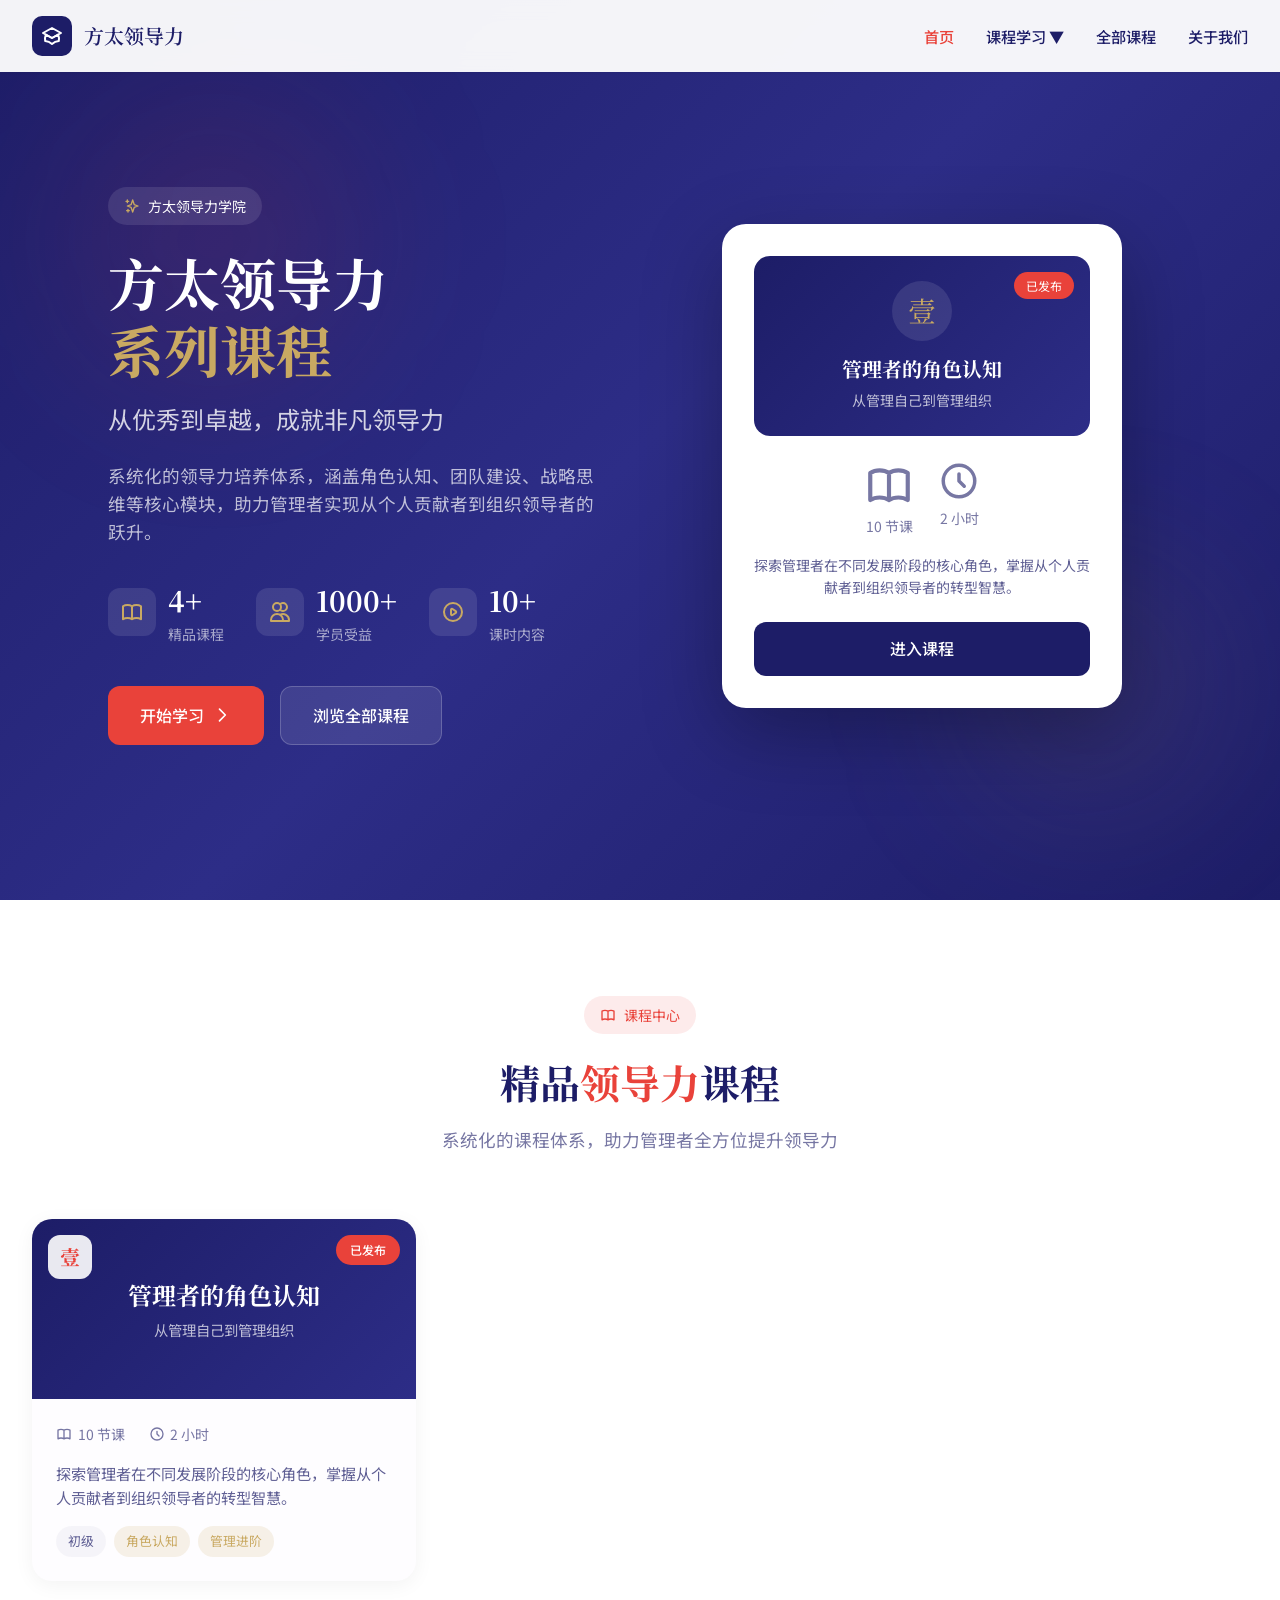
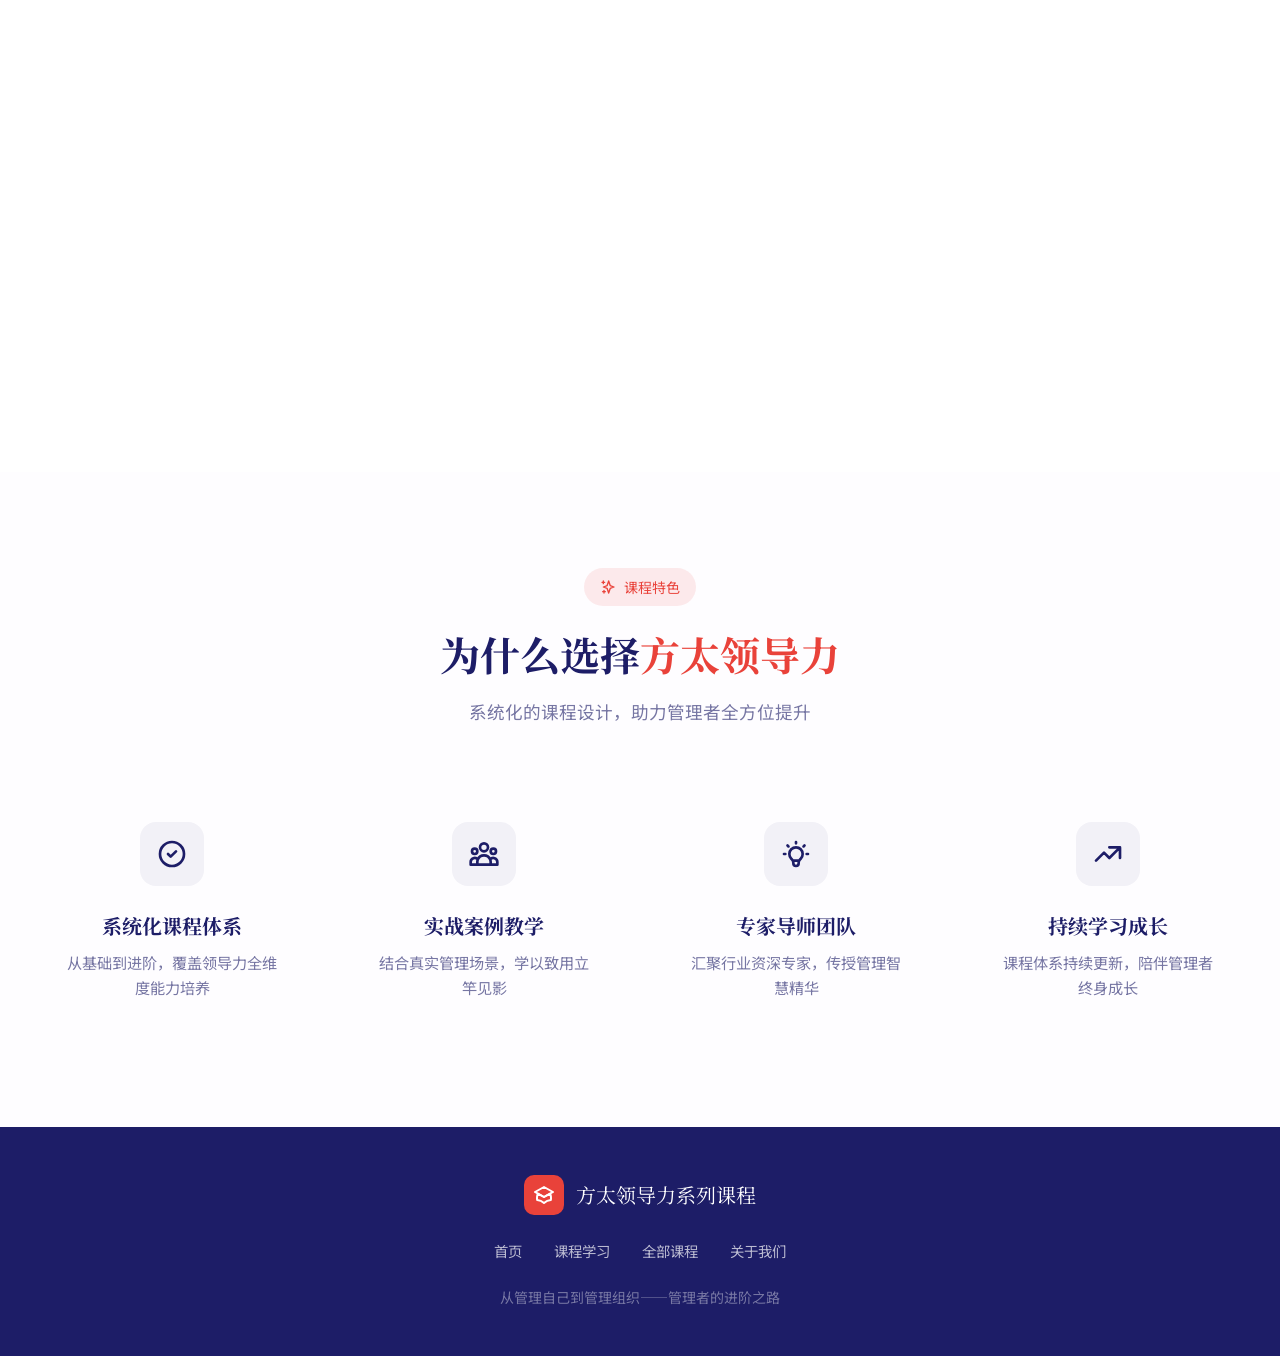
==== index.html @ 09b7cb30 "'修改文件目录'" ====
<!DOCTYPE html>
<html lang="zh-CN">
<head>
    <meta charset="UTF-8">
    <meta name="viewport" content="width=device-width, initial-scale=1.0">
    <title>方太领导力系列课程</title>
    <link href="https://fonts.googleapis.com/css2?family=Noto+Sans+SC:wght@400;500;700&family=Noto+Serif+SC:wght@400;500;600;700&display=swap" rel="stylesheet">
    <style>
        * {
            margin: 0;
            padding: 0;
            box-sizing: border-box;
        }
        
        body {
            font-family: 'Noto Sans SC', sans-serif;
            background: #fefdff;
            color: #1d1d67;
            line-height: 1.6;
        }
        
        h1, h2, h3, h4, h5, h6 {
            font-family: 'Noto Serif SC', serif;
        }
        
        /* Navigation */
        .nav {
            position: fixed;
            top: 0;
            left: 0;
            right: 0;
            z-index: 1000;
            background: rgba(255, 255, 255, 0.95);
            backdrop-filter: blur(10px);
            box-shadow: 0 1px 3px rgba(0,0,0,0.05);
            padding: 1rem 0;
        }
        
        .nav-container {
            max-width: 1400px;
            margin: 0 auto;
            padding: 0 2rem;
            display: flex;
            align-items: center;
            justify-content: space-between;
        }
        
        .logo {
            display: flex;
            align-items: center;
            gap: 0.75rem;
            text-decoration: none;
        }
        
        .logo-icon {
            width: 40px;
            height: 40px;
            background: #1d1d67;
            border-radius: 10px;
            display: flex;
            align-items: center;
            justify-content: center;
        }
        
        .logo-icon svg {
            width: 24px;
            height: 24px;
            color: white;
        }
        
        .logo-text {
            font-family: 'Noto Serif SC', serif;
            font-size: 1.25rem;
            font-weight: 600;
            color: #1d1d67;
        }
        
        .nav-links {
            display: flex;
            align-items: center;
            gap: 2rem;
        }
        
        .nav-links a {
            text-decoration: none;
            color: #1d1d67;
            font-size: 0.95rem;
            font-weight: 500;
            transition: color 0.3s;
        }
        
        .nav-links a:hover {
            color: #e9423a;
        }
        
        .nav-links a.active {
            color: #e9423a;
        }
        
        /* Dropdown Menu */
        .dropdown {
            position: relative;
        }
        
        .dropdown-toggle {
            display: flex;
            align-items: center;
            gap: 0.25rem;
        }
        
        .dropdown-menu {
            position: absolute;
            top: 100%;
            left: 0;
            margin-top: 0.5rem;
            min-width: 280px;
            background: white;
            border-radius: 12px;
            box-shadow: 0 10px 40px rgba(0, 0, 0, 0.15);
            padding: 0.5rem;
            opacity: 0;
            visibility: hidden;
            transform: translateY(-10px);
            transition: all 0.3s ease;
            z-index: 1001;
        }
        
        .dropdown:hover .dropdown-menu {
            opacity: 1;
            visibility: visible;
            transform: translateY(0);
        }
        
        .dropdown-item {
            display: flex;
            align-items: center;
            gap: 1rem;
            padding: 0.875rem 1rem;
            border-radius: 8px;
            text-decoration: none;
            color: #1d1d67;
            transition: background 0.2s;
        }
        
        .dropdown-item:hover {
            background: rgba(29, 29, 103, 0.05);
        }
        
        .dropdown-item.disabled {
            opacity: 0.5;
            cursor: not-allowed;
            pointer-events: none;
        }
        
        .course-num {
            width: 36px;
            height: 36px;
            background: rgba(29, 29, 103, 0.1);
            border-radius: 8px;
            display: flex;
            align-items: center;
            justify-content: center;
            font-family: 'Noto Serif SC', serif;
            font-size: 1rem;
            font-weight: 700;
            color: #1d1d67;
            flex-shrink: 0;
        }
        
        .course-info {
            flex: 1;
        }
        
        .course-title {
            font-weight: 500;
            font-size: 0.95rem;
            margin-bottom: 0.25rem;
        }
        
        .course-status {
            font-size: 0.75rem;
            padding: 0.15rem 0.5rem;
            border-radius: 50px;
            display: inline-block;
        }
        
        .course-status.published {
            background: rgba(233, 66, 58, 0.1);
            color: #e9423a;
        }
        
        .course-status.coming {
            background: rgba(29, 29, 103, 0.1);
            color: #1d1d67;
            opacity: 0.6;
        }
        
        /* Hero Section */
        .hero {
            min-height: 100vh;
            background: linear-gradient(135deg, #1d1d67 0%, #2d2d87 50%, #1d1d67 100%);
            display: flex;
            align-items: center;
            padding: 6rem 2rem 4rem;
            position: relative;
            overflow: hidden;
        }
        
        .hero::before {
            content: '';
            position: absolute;
            top: 10%;
            left: 5%;
            width: 300px;
            height: 300px;
            background: rgba(233, 66, 58, 0.1);
            border-radius: 50%;
            filter: blur(80px);
        }
        
        .hero::after {
            content: '';
            position: absolute;
            bottom: 10%;
            right: 5%;
            width: 250px;
            height: 250px;
            background: rgba(201, 169, 98, 0.1);
            border-radius: 50%;
            filter: blur(80px);
        }
        
        .hero-container {
            max-width: 1400px;
            margin: 0 auto;
            display: grid;
            grid-template-columns: 1fr 1fr;
            gap: 4rem;
            align-items: center;
            position: relative;
            z-index: 1;
        }
        
        .hero-content {
            color: white;
        }
        
        .hero-badge {
            display: inline-flex;
            align-items: center;
            gap: 0.5rem;
            padding: 0.5rem 1rem;
            background: rgba(255, 255, 255, 0.1);
            border-radius: 50px;
            font-size: 0.875rem;
            margin-bottom: 1.5rem;
        }
        
        .hero-badge svg {
            width: 16px;
            height: 16px;
            color: #c9a962;
        }
        
        .hero h1 {
            font-size: 3.5rem;
            line-height: 1.2;
            margin-bottom: 1rem;
        }
        
        .hero h1 span {
            color: #c9a962;
        }
        
        .hero-subtitle {
            font-size: 1.5rem;
            color: rgba(255, 255, 255, 0.8);
            margin-bottom: 1.5rem;
        }
        
        .hero-desc {
            font-size: 1.1rem;
            color: rgba(255, 255, 255, 0.7);
            max-width: 500px;
            margin-bottom: 2rem;
        }
        
        .hero-stats {
            display: flex;
            gap: 2rem;
            margin-bottom: 2.5rem;
        }
        
        .stat-item {
            display: flex;
            align-items: center;
            gap: 0.75rem;
        }
        
        .stat-icon {
            width: 48px;
            height: 48px;
            background: rgba(255, 255, 255, 0.1);
            border-radius: 12px;
            display: flex;
            align-items: center;
            justify-content: center;
        }
        
        .stat-icon svg {
            width: 24px;
            height: 24px;
            color: #c9a962;
        }
        
        .stat-number {
            font-family: 'Noto Serif SC', serif;
            font-size: 1.75rem;
            font-weight: 700;
        }
        
        .stat-label {
            font-size: 0.875rem;
            color: rgba(255, 255, 255, 0.6);
        }
        
        .hero-cta {
            display: flex;
            gap: 1rem;
        }
        
        .btn-primary {
            display: inline-flex;
            align-items: center;
            gap: 0.5rem;
            padding: 1rem 2rem;
            background: #e9423a;
            color: white;
            text-decoration: none;
            border-radius: 12px;
            font-weight: 500;
            transition: all 0.3s;
        }
        
        .btn-primary:hover {
            background: #d63a32;
            transform: translateY(-2px);
        }
        
        .btn-secondary {
            display: inline-flex;
            align-items: center;
            gap: 0.5rem;
            padding: 1rem 2rem;
            background: rgba(255, 255, 255, 0.1);
            color: white;
            text-decoration: none;
            border-radius: 12px;
            font-weight: 500;
            border: 1px solid rgba(255, 255, 255, 0.2);
            transition: all 0.3s;
        }
        
        .btn-secondary:hover {
            background: rgba(255, 255, 255, 0.2);
        }
        
        .hero-visual {
            display: flex;
            justify-content: center;
            align-items: center;
        }
        
        .hero-card {
            background: white;
            border-radius: 24px;
            padding: 2rem;
            box-shadow: 0 25px 80px rgba(0, 0, 0, 0.3);
            max-width: 400px;
            width: 100%;
        }
        
        .hero-card-header {
            height: 180px;
            background: linear-gradient(135deg, #1d1d67 0%, #2d2d87 100%);
            border-radius: 16px;
            display: flex;
            flex-direction: column;
            align-items: center;
            justify-content: center;
            color: white;
            margin-bottom: 1.5rem;
            position: relative;
        }
        
        .hero-card-badge {
            position: absolute;
            top: 1rem;
            right: 1rem;
            padding: 0.25rem 0.75rem;
            background: #e9423a;
            color: white;
            font-size: 0.75rem;
            border-radius: 50px;
        }
        
        .hero-card-number {
            width: 60px;
            height: 60px;
            background: rgba(255, 255, 255, 0.1);
            border-radius: 50%;
            display: flex;
            align-items: center;
            justify-content: center;
            font-family: 'Noto Serif SC', serif;
            font-size: 1.75rem;
            color: #c9a962;
            margin-bottom: 0.75rem;
        }
        
        .hero-card h3 {
            font-size: 1.25rem;
            margin-bottom: 0.25rem;
        }
        
        .hero-card p {
            font-size: 0.875rem;
            opacity: 0.7;
        }
        
        .hero-card-content {
            text-align: center;
        }
        
        .hero-card-meta {
            display: flex;
            justify-content: center;
            gap: 1.5rem;
            margin-bottom: 1rem;
            font-size: 0.875rem;
            color: #1d1d67;
            opacity: 0.6;
        }
        
        .hero-card-desc {
            font-size: 0.9rem;
            color: #1d1d67;
            opacity: 0.7;
            margin-bottom: 1.5rem;
            line-height: 1.6;
        }
        
        .hero-card-btn {
            display: block;
            width: 100%;
            padding: 0.875rem;
            background: #1d1d67;
            color: white;
            text-decoration: none;
            border-radius: 12px;
            font-weight: 500;
            transition: background 0.3s;
        }
        
        .hero-card-btn:hover {
            background: #2d2d87;
        }
        
        /* Courses Section */
        .courses {
            padding: 6rem 2rem;
            background: white;
        }
        
        .courses-container {
            max-width: 1400px;
            margin: 0 auto;
        }
        
        .section-header {
            text-align: center;
            margin-bottom: 4rem;
        }
        
        .section-badge {
            display: inline-flex;
            align-items: center;
            gap: 0.5rem;
            padding: 0.5rem 1rem;
            background: rgba(233, 66, 58, 0.1);
            border-radius: 50px;
            font-size: 0.875rem;
            color: #e9423a;
            margin-bottom: 1rem;
        }
        
        .section-badge svg {
            width: 16px;
            height: 16px;
        }
        
        .section-header h2 {
            font-size: 2.5rem;
            color: #1d1d67;
            margin-bottom: 0.75rem;
        }
        
        .section-header h2 span {
            color: #e9423a;
        }
        
        .section-header p {
            font-size: 1.1rem;
            color: #1d1d67;
            opacity: 0.6;
        }
        
        .courses-grid {
            display: grid;
            grid-template-columns: repeat(auto-fit, minmax(320px, 1fr));
            gap: 2rem;
        }
        
        .course-card {
            background: #fefdff;
            border-radius: 20px;
            overflow: hidden;
            box-shadow: 0 4px 20px rgba(0, 0, 0, 0.05);
            transition: all 0.3s;
            text-decoration: none;
            color: inherit;
            display: block;
        }
        
        .course-card:hover {
            transform: translateY(-8px);
            box-shadow: 0 12px 40px rgba(0, 0, 0, 0.1);
        }
        
        .course-card-header {
            height: 180px;
            background: linear-gradient(135deg, #1d1d67 0%, #2d2d87 100%);
            position: relative;
            display: flex;
            flex-direction: column;
            align-items: center;
            justify-content: center;
            color: white;
        }
        
        .course-number {
            position: absolute;
            top: 1rem;
            left: 1rem;
            width: 44px;
            height: 44px;
            background: rgba(255, 255, 255, 0.9);
            border-radius: 12px;
            display: flex;
            align-items: center;
            justify-content: center;
            font-family: 'Noto Serif SC', serif;
            font-size: 1.25rem;
            color: #e9423a;
            font-weight: 700;
        }
        
        .course-status {
            position: absolute;
            top: 1rem;
            right: 1rem;
            padding: 0.35rem 0.875rem;
            border-radius: 50px;
            font-size: 0.75rem;
            font-weight: 500;
        }
        
        .course-status.published {
            background: #e9423a;
            color: white;
        }
        
        .course-status.coming {
            background: rgba(255, 255, 255, 0.2);
            color: rgba(255, 255, 255, 0.8);
        }
        
        .course-card-header h3 {
            font-size: 1.5rem;
            margin-bottom: 0.25rem;
        }
        
        .course-card-header p {
            font-size: 0.9rem;
            opacity: 0.7;
        }
        
        .course-card-body {
            padding: 1.5rem;
        }
        
        .course-meta {
            display: flex;
            gap: 1.5rem;
            margin-bottom: 1rem;
            font-size: 0.875rem;
            color: #1d1d67;
            opacity: 0.6;
        }
        
        .course-meta span {
            display: flex;
            align-items: center;
            gap: 0.35rem;
        }
        
        .course-meta svg {
            width: 16px;
            height: 16px;
        }
        
        .course-desc {
            font-size: 0.95rem;
            color: #1d1d67;
            opacity: 0.7;
            line-height: 1.6;
            margin-bottom: 1rem;
        }
        
        .course-tags {
            display: flex;
            flex-wrap: wrap;
            gap: 0.5rem;
        }
        
        .course-tag {
            padding: 0.35rem 0.75rem;
            background: rgba(29, 29, 103, 0.05);
            border-radius: 50px;
            font-size: 0.8rem;
            color: #1d1d67;
            opacity: 0.7;
        }
        
        .course-tag.highlight {
            background: rgba(201, 169, 98, 0.15);
            color: #c9a962;
            opacity: 1;
        }
        
        /* Features Section */
        .features {
            padding: 6rem 2rem;
            background: #fefdff;
        }
        
        .features-container {
            max-width: 1400px;
            margin: 0 auto;
        }
        
        .features-grid {
            display: grid;
            grid-template-columns: repeat(auto-fit, minmax(250px, 1fr));
            gap: 2rem;
            margin-top: 3rem;
        }
        
        .feature-item {
            text-align: center;
            padding: 2rem;
        }
        
        .feature-icon {
            width: 64px;
            height: 64px;
            background: rgba(29, 29, 103, 0.05);
            border-radius: 16px;
            display: flex;
            align-items: center;
            justify-content: center;
            margin: 0 auto 1.5rem;
        }
        
        .feature-icon svg {
            width: 32px;
            height: 32px;
            color: #1d1d67;
        }
        
        .feature-item h3 {
            font-size: 1.25rem;
            color: #1d1d67;
            margin-bottom: 0.5rem;
        }
        
        .feature-item p {
            font-size: 0.95rem;
            color: #1d1d67;
            opacity: 0.6;
        }
        
        /* Footer */
        .footer {
            background: #1d1d67;
            color: white;
            padding: 3rem 2rem;
        }
        
        .footer-container {
            max-width: 1400px;
            margin: 0 auto;
            display: flex;
            flex-direction: column;
            align-items: center;
            gap: 1.5rem;
        }
        
        .footer-logo {
            display: flex;
            align-items: center;
            gap: 0.75rem;
        }
        
        .footer-logo-icon {
            width: 40px;
            height: 40px;
            background: #e9423a;
            border-radius: 10px;
            display: flex;
            align-items: center;
            justify-content: center;
        }
        
        .footer-logo-icon svg {
            width: 24px;
            height: 24px;
            color: white;
        }
        
        .footer-logo-text {
            font-family: 'Noto Serif SC', serif;
            font-size: 1.25rem;
        }
        
        .footer-links {
            display: flex;
            gap: 2rem;
        }
        
        .footer-links a {
            color: rgba(255, 255, 255, 0.7);
            text-decoration: none;
            font-size: 0.9rem;
            transition: color 0.3s;
        }
        
        .footer-links a:hover {
            color: #c9a962;
        }
        
        .footer-copy {
            font-size: 0.875rem;
            color: rgba(255, 255, 255, 0.4);
        }
        
        /* Responsive */
        @media (max-width: 1024px) {
            .hero-container {
                grid-template-columns: 1fr;
                text-align: center;
            }
            
            .hero h1 {
                font-size: 2.5rem;
            }
            
            .hero-stats {
                justify-content: center;
            }
            
            .hero-cta {
                justify-content: center;
            }
            
            .hero-visual {
                display: none;
            }
        }
        
        @media (max-width: 768px) {
            .nav-links {
                display: none;
            }
            
            .hero {
                padding: 5rem 1.5rem 3rem;
            }
            
            .hero h1 {
                font-size: 2rem;
            }
            
            .hero-subtitle {
                font-size: 1.1rem;
            }
            
            .hero-stats {
                flex-direction: column;
                gap: 1rem;
            }
            
            .hero-cta {
                flex-direction: column;
            }
            
            .courses {
                padding: 4rem 1.5rem;
            }
            
            .section-header h2 {
                font-size: 1.75rem;
            }
        }
    </style>
</head>
<body>
    <!-- Navigation -->
    <nav class="nav">
        <div class="nav-container">
            <a href="index.html" class="logo">
                <div class="logo-icon">
                    <svg xmlns="http://www.w3.org/2000/svg" fill="none" viewBox="0 0 24 24" stroke="currentColor">
                        <path stroke-linecap="round" stroke-linejoin="round" stroke-width="2" d="M12 14l9-5-9-5-9 5 9 5z" />
                        <path stroke-linecap="round" stroke-linejoin="round" stroke-width="2" d="M12 14l6.16-3.422a12.083 12.083 0 01.665 6.479A11.952 11.952 0 0012 20.055a11.952 11.952 0 00-6.824-2.998 12.078 12.078 0 01.665-6.479L12 14z" />
                    </svg>
                </div>
                <span class="logo-text">方太领导力</span>
            </a>
            <div class="nav-links">
                <a href="index.html" class="active">首页</a>
                <div class="dropdown">
                    <a href="#" class="dropdown-toggle">课程学习 ▼</a>
                    <div class="dropdown-menu">
                        <a href="course/index.html" class="dropdown-item">
                            <span class="course-num">壹</span>
                            <div class="course-title">管理者的角色认知</div>
                        </a>
                        <div class="dropdown-item disabled">
                            <span class="course-num">贰</span>
                            <div class="course-title">高绩效团队建设</div>
                        </div>
                        <div class="dropdown-item disabled">
                            <span class="course-num">叁</span>
                            <div class="course-title">战略思维与决策</div>
                        </div>
                        <div class="dropdown-item disabled">
                            <span class="course-num">肆</span>
                            <div class="course-title">领导力沟通艺术</div>
                        </div>
                    </div>
                </div>
                <a href="#courses">全部课程</a>
                <a href="#about">关于我们</a>
            </div>
        </div>
    </nav>

    <!-- Hero Section -->
    <section class="hero">
        <div class="hero-container">
            <div class="hero-content">
                <div class="hero-badge">
                    <svg xmlns="http://www.w3.org/2000/svg" fill="none" viewBox="0 0 24 24" stroke="currentColor">
                        <path stroke-linecap="round" stroke-linejoin="round" stroke-width="2" d="M5 3v4M3 5h4M6 17v4m-2-2h4m5-16l2.286 6.857L21 12l-5.714 2.143L13 21l-2.286-6.857L5 12l5.714-2.143L13 3z" />
                    </svg>
                    方太领导力学院
                </div>
                <h1>方太领导力<br><span>系列课程</span></h1>
                <p class="hero-subtitle">从优秀到卓越，成就非凡领导力</p>
                <p class="hero-desc">系统化的领导力培养体系，涵盖角色认知、团队建设、战略思维等核心模块，助力管理者实现从个人贡献者到组织领导者的跃升。</p>
                
                <div class="hero-stats">
                    <div class="stat-item">
                        <div class="stat-icon">
                            <svg xmlns="http://www.w3.org/2000/svg" fill="none" viewBox="0 0 24 24" stroke="currentColor">
                                <path stroke-linecap="round" stroke-linejoin="round" stroke-width="2" d="M12 6.253v13m0-13C10.832 5.477 9.246 5 7.5 5S4.168 5.477 3 6.253v13C4.168 18.477 5.754 18 7.5 18s3.332.477 4.5 1.253m0-13C13.168 5.477 14.754 5 16.5 5c1.747 0 3.332.477 4.5 1.253v13C19.832 18.477 18.247 18 16.5 18c-1.746 0-3.332.477-4.5 1.253" />
                            </svg>
                        </div>
                        <div>
                            <div class="stat-number">4+</div>
                            <div class="stat-label">精品课程</div>
                        </div>
                    </div>
                    <div class="stat-item">
                        <div class="stat-icon">
                            <svg xmlns="http://www.w3.org/2000/svg" fill="none" viewBox="0 0 24 24" stroke="currentColor">
                                <path stroke-linecap="round" stroke-linejoin="round" stroke-width="2" d="M12 4.354a4 4 0 110 5.292M15 21H3v-1a6 6 0 0112 0v1zm0 0h6v-1a6 6 0 00-9-5.197M13 7a4 4 0 11-8 0 4 4 0 018 0z" />
                            </svg>
                        </div>
                        <div>
                            <div class="stat-number">1000+</div>
                            <div class="stat-label">学员受益</div>
                        </div>
                    </div>
                    <div class="stat-item">
                        <div class="stat-icon">
                            <svg xmlns="http://www.w3.org/2000/svg" fill="none" viewBox="0 0 24 24" stroke="currentColor">
                                <path stroke-linecap="round" stroke-linejoin="round" stroke-width="2" d="M14.752 11.168l-3.197-2.132A1 1 0 0010 9.87v4.263a1 1 0 001.555.832l3.197-2.132a1 1 0 000-1.664z" />
                                <path stroke-linecap="round" stroke-linejoin="round" stroke-width="2" d="M21 12a9 9 0 11-18 0 9 9 0 0118 0z" />
                            </svg>
                        </div>
                        <div>
                            <div class="stat-number">10+</div>
                            <div class="stat-label">课时内容</div>
                        </div>
                    </div>
                </div>
                
                <div class="hero-cta">
                    <a href="course/index.html" class="btn-primary">
                        开始学习
                        <svg xmlns="http://www.w3.org/2000/svg" fill="none" viewBox="0 0 24 24" stroke="currentColor" style="width: 20px; height: 20px;">
                            <path stroke-linecap="round" stroke-linejoin="round" stroke-width="2" d="M9 5l7 7-7 7" />
                        </svg>
                    </a>
                    <a href="#courses" class="btn-secondary">浏览全部课程</a>
                </div>
            </div>
            
            <div class="hero-visual">
                <div class="hero-card">
                    <div class="hero-card-header">
                        <span class="hero-card-badge">已发布</span>
                        <div class="hero-card-number">壹</div>
                        <h3>管理者的角色认知</h3>
                        <p>从管理自己到管理组织</p>
                    </div>
                    <div class="hero-card-content">
                        <div class="hero-card-meta">
                            <span>
                                <svg xmlns="http://www.w3.org/2000/svg" fill="none" viewBox="0 0 24 24" stroke="currentColor">
                                    <path stroke-linecap="round" stroke-linejoin="round" stroke-width="2" d="M12 6.253v13m0-13C10.832 5.477 9.246 5 7.5 5S4.168 5.477 3 6.253v13C4.168 18.477 5.754 18 7.5 18s3.332.477 4.5 1.253m0-13C13.168 5.477 14.754 5 16.5 5c1.747 0 3.332.477 4.5 1.253v13C19.832 18.477 18.247 18 16.5 18c-1.746 0-3.332.477-4.5 1.253" />
                                </svg>
                                10 节课
                            </span>
                            <span>
                                <svg xmlns="http://www.w3.org/2000/svg" fill="none" viewBox="0 0 24 24" stroke="currentColor">
                                    <path stroke-linecap="round" stroke-linejoin="round" stroke-width="2" d="M12 8v4l3 3m6-3a9 9 0 11-18 0 9 9 0 0118 0z" />
                                </svg>
                                2 小时
                            </span>
                        </div>
                        <p class="hero-card-desc">探索管理者在不同发展阶段的核心角色，掌握从个人贡献者到组织领导者的转型智慧。</p>
                        <a href="course/index.html" class="hero-card-btn">进入课程</a>
                    </div>
                </div>
            </div>
        </div>
    </section>

    <!-- Courses Section -->
    <section id="courses" class="courses">
        <div class="courses-container">
            <div class="section-header">
                <div class="section-badge">
                    <svg xmlns="http://www.w3.org/2000/svg" fill="none" viewBox="0 0 24 24" stroke="currentColor">
                        <path stroke-linecap="round" stroke-linejoin="round" stroke-width="2" d="M12 6.253v13m0-13C10.832 5.477 9.246 5 7.5 5S4.168 5.477 3 6.253v13C4.168 18.477 5.754 18 7.5 18s3.332.477 4.5 1.253m0-13C13.168 5.477 14.754 5 16.5 5c1.747 0 3.332.477 4.5 1.253v13C19.832 18.477 18.247 18 16.5 18c-1.746 0-3.332.477-4.5 1.253" />
                    </svg>
                    课程中心
                </div>
                <h2>精品<span>领导力</span>课程</h2>
                <p>系统化的课程体系，助力管理者全方位提升领导力</p>
            </div>
            
            <div class="courses-grid">
                <!-- Course 1: Published -->
                <a href="course/index.html" class="course-card">
                    <div class="course-card-header">
                        <div class="course-number">壹</div>
                        <span class="course-status published">已发布</span>
                        <h3>管理者的角色认知</h3>
                        <p>从管理自己到管理组织</p>
                    </div>
                    <div class="course-card-body">
                        <div class="course-meta">
                            <span>
                                <svg xmlns="http://www.w3.org/2000/svg" fill="none" viewBox="0 0 24 24" stroke="currentColor">
                                    <path stroke-linecap="round" stroke-linejoin="round" stroke-width="2" d="M12 6.253v13m0-13C10.832 5.477 9.246 5 7.5 5S4.168 5.477 3 6.253v13C4.168 18.477 5.754 18 7.5 18s3.332.477 4.5 1.253m0-13C13.168 5.477 14.754 5 16.5 5c1.747 0 3.332.477 4.5 1.253v13C19.832 18.477 18.247 18 16.5 18c-1.746 0-3.332.477-4.5 1.253" />
                                </svg>
                                10 节课
                            </span>
                            <span>
                                <svg xmlns="http://www.w3.org/2000/svg" fill="none" viewBox="0 0 24 24" stroke="currentColor">
                                    <path stroke-linecap="round" stroke-linejoin="round" stroke-width="2" d="M12 8v4l3 3m6-3a9 9 0 11-18 0 9 9 0 0118 0z" />
                                </svg>
                                2 小时
                            </span>
                        </div>
                        <p class="course-desc">探索管理者在不同发展阶段的核心角色，掌握从个人贡献者到组织领导者的转型智慧。</p>
                        <div class="course-tags">
                            <span class="course-tag">初级</span>
                            <span class="course-tag highlight">角色认知</span>
                            <span class="course-tag highlight">管理进阶</span>
                        </div>
                    </div>
                </a>
                
                <!-- Course 2: Coming Soon -->
                <div class="course-card" style="opacity: 0.7;">
                    <div class="course-card-header">
                        <div class="course-number">贰</div>
                        <span class="course-status coming">即将上线</span>
                        <h3>高绩效团队建设</h3>
                        <p>打造卓越执行团队</p>
                    </div>
                    <div class="course-card-body">
                        <div class="course-meta">
                            <span>
                                <svg xmlns="http://www.w3.org/2000/svg" fill="none" viewBox="0 0 24 24" stroke="currentColor">
                                    <path stroke-linecap="round" stroke-linejoin="round" stroke-width="2" d="M12 6.253v13m0-13C10.832 5.477 9.246 5 7.5 5S4.168 5.477 3 6.253v13C4.168 18.477 5.754 18 7.5 18s3.332.477 4.5 1.253m0-13C13.168 5.477 14.754 5 16.5 5c1.747 0 3.332.477 4.5 1.253v13C19.832 18.477 18.247 18 16.5 18c-1.746 0-3.332.477-4.5 1.253" />
                                </svg>
                                12 节课
                            </span>
                            <span>
                                <svg xmlns="http://www.w3.org/2000/svg" fill="none" viewBox="0 0 24 24" stroke="currentColor">
                                    <path stroke-linecap="round" stroke-linejoin="round" stroke-width="2" d="M12 8v4l3 3m6-3a9 9 0 11-18 0 9 9 0 0118 0z" />
                                </svg>
                                3 小时
                            </span>
                        </div>
                        <p class="course-desc">学习如何建立信任、激发潜能、凝聚团队力量，打造一支具有高执行力和创新能力的卓越团队。</p>
                        <div class="course-tags">
                            <span class="course-tag">中级</span>
                            <span class="course-tag highlight">团队建设</span>
                            <span class="course-tag highlight">执行力</span>
                        </div>
                    </div>
                </div>
                
                <!-- Course 3: Coming Soon -->
                <div class="course-card" style="opacity: 0.7;">
                    <div class="course-card-header">
                        <div class="course-number">叁</div>
                        <span class="course-status coming">即将上线</span>
                        <h3>战略思维与决策</h3>
                        <p>提升战略视野与决策能力</p>
                    </div>
                    <div class="course-card-body">
                        <div class="course-meta">
                            <span>
                                <svg xmlns="http://www.w3.org/2000/svg" fill="none" viewBox="0 0 24 24" stroke="currentColor">
                                    <path stroke-linecap="round" stroke-linejoin="round" stroke-width="2" d="M12 6.253v13m0-13C10.832 5.477 9.246 5 7.5 5S4.168 5.477 3 6.253v13C4.168 18.477 5.754 18 7.5 18s3.332.477 4.5 1.253m0-13C13.168 5.477 14.754 5 16.5 5c1.747 0 3.332.477 4.5 1.253v13C19.832 18.477 18.247 18 16.5 18c-1.746 0-3.332.477-4.5 1.253" />
                                </svg>
                                15 节课
                            </span>
                            <span>
                                <svg xmlns="http://www.w3.org/2000/svg" fill="none" viewBox="0 0 24 24" stroke="currentColor">
                                    <path stroke-linecap="round" stroke-linejoin="round" stroke-width="2" d="M12 8v4l3 3m6-3a9 9 0 11-18 0 9 9 0 0118 0z" />
                                </svg>
                                4 小时
                            </span>
                        </div>
                        <p class="course-desc">培养战略思维框架，掌握科学决策方法，提升在复杂环境下的判断力和决策质量。</p>
                        <div class="course-tags">
                            <span class="course-tag">高级</span>
                            <span class="course-tag highlight">战略思维</span>
                            <span class="course-tag highlight">决策能力</span>
                        </div>
                    </div>
                </div>
                
                <!-- Course 4: Coming Soon -->
                <div class="course-card" style="opacity: 0.7;">
                    <div class="course-card-header">
                        <div class="course-number">肆</div>
                        <span class="course-status coming">即将上线</span>
                        <h3>领导力沟通艺术</h3>
                        <p>有效沟通激发团队潜能</p>
                    </div>
                    <div class="course-card-body">
                        <div class="course-meta">
                            <span>
                                <svg xmlns="http://www.w3.org/2000/svg" fill="none" viewBox="0 0 24 24" stroke="currentColor">
                                    <path stroke-linecap="round" stroke-linejoin="round" stroke-width="2" d="M12 6.253v13m0-13C10.832 5.477 9.246 5 7.5 5S4.168 5.477 3 6.253v13C4.168 18.477 5.754 18 7.5 18s3.332.477 4.5 1.253m0-13C13.168 5.477 14.754 5 16.5 5c1.747 0 3.332.477 4.5 1.253v13C19.832 18.477 18.247 18 16.5 18c-1.746 0-3.332.477-4.5 1.253" />
                                </svg>
                                8 节课
                            </span>
                            <span>
                                <svg xmlns="http://www.w3.org/2000/svg" fill="none" viewBox="0 0 24 24" stroke="currentColor">
                                    <path stroke-linecap="round" stroke-linejoin="round" stroke-width="2" d="M12 8v4l3 3m6-3a9 9 0 11-18 0 9 9 0 0118 0z" />
                                </svg>
                                2.5 小时
                            </span>
                        </div>
                        <p class="course-desc">掌握领导力沟通的核心技巧，学会倾听、反馈、激励，通过有效沟通激发团队潜能。</p>
                        <div class="course-tags">
                            <span class="course-tag">中级</span>
                            <span class="course-tag highlight">沟通艺术</span>
                            <span class="course-tag highlight">激励技巧</span>
                        </div>
                    </div>
                </div>
            </div>
        </div>
    </section>

    <!-- Features Section -->
    <section id="about" class="features">
        <div class="features-container">
            <div class="section-header">
                <div class="section-badge">
                    <svg xmlns="http://www.w3.org/2000/svg" fill="none" viewBox="0 0 24 24" stroke="currentColor">
                        <path stroke-linecap="round" stroke-linejoin="round" stroke-width="2" d="M5 3v4M3 5h4M6 17v4m-2-2h4m5-16l2.286 6.857L21 12l-5.714 2.143L13 21l-2.286-6.857L5 12l5.714-2.143L13 3z" />
                    </svg>
                    课程特色
                </div>
                <h2>为什么选择<span>方太领导力</span></h2>
                <p>系统化的课程设计，助力管理者全方位提升</p>
            </div>
            
            <div class="features-grid">
                <div class="feature-item">
                    <div class="feature-icon">
                        <svg xmlns="http://www.w3.org/2000/svg" fill="none" viewBox="0 0 24 24" stroke="currentColor">
                            <path stroke-linecap="round" stroke-linejoin="round" stroke-width="2" d="M9 12l2 2 4-4m6 2a9 9 0 11-18 0 9 9 0 0118 0z" />
                        </svg>
                    </div>
                    <h3>系统化课程体系</h3>
                    <p>从基础到进阶，覆盖领导力全维度能力培养</p>
                </div>
                <div class="feature-item">
                    <div class="feature-icon">
                        <svg xmlns="http://www.w3.org/2000/svg" fill="none" viewBox="0 0 24 24" stroke="currentColor">
                            <path stroke-linecap="round" stroke-linejoin="round" stroke-width="2" d="M17 20h5v-2a3 3 0 00-5.356-1.857M17 20H7m10 0v-2c0-.656-.126-1.283-.356-1.857M7 20H2v-2a3 3 0 015.356-1.857M7 20v-2c0-.656.126-1.283.356-1.857m0 0a5.002 5.002 0 019.288 0M15 7a3 3 0 11-6 0 3 3 0 016 0zm6 3a2 2 0 11-4 0 2 2 0 014 0zM7 10a2 2 0 11-4 0 2 2 0 014 0z" />
                        </svg>
                    </div>
                    <h3>实战案例教学</h3>
                    <p>结合真实管理场景，学以致用立竿见影</p>
                </div>
                <div class="feature-item">
                    <div class="feature-icon">
                        <svg xmlns="http://www.w3.org/2000/svg" fill="none" viewBox="0 0 24 24" stroke="currentColor">
                            <path stroke-linecap="round" stroke-linejoin="round" stroke-width="2" d="M9.663 17h4.673M12 3v1m6.364 1.636l-.707.707M21 12h-1M4 12H3m3.343-5.657l-.707-.707m2.828 9.9a5 5 0 117.072 0l-.548.547A3.374 3.374 0 0014 18.469V19a2 2 0 11-4 0v-.531c0-.895-.356-1.754-.988-2.386l-.548-.547z" />
                        </svg>
                    </div>
                    <h3>专家导师团队</h3>
                    <p>汇聚行业资深专家，传授管理智慧精华</p>
                </div>
                <div class="feature-item">
                    <div class="feature-icon">
                        <svg xmlns="http://www.w3.org/2000/svg" fill="none" viewBox="0 0 24 24" stroke="currentColor">
                            <path stroke-linecap="round" stroke-linejoin="round" stroke-width="2" d="M13 7h8m0 0v8m0-8l-8 8-4-4-6 6" />
                        </svg>
                    </div>
                    <h3>持续学习成长</h3>
                    <p>课程体系持续更新，陪伴管理者终身成长</p>
                </div>
            </div>
        </div>
    </section>

    <!-- Footer -->
    <footer class="footer">
        <div class="footer-container">
            <div class="footer-logo">
                <div class="footer-logo-icon">
                    <svg xmlns="http://www.w3.org/2000/svg" fill="none" viewBox="0 0 24 24" stroke="currentColor">
                        <path stroke-linecap="round" stroke-linejoin="round" stroke-width="2" d="M12 14l9-5-9-5-9 5 9 5z" />
                        <path stroke-linecap="round" stroke-linejoin="round" stroke-width="2" d="M12 14l6.16-3.422a12.083 12.083 0 01.665 6.479A11.952 11.952 0 0012 20.055a11.952 11.952 0 00-6.824-2.998 12.078 12.078 0 01.665-6.479L12 14z" />
                    </svg>
                </div>
                <span class="footer-logo-text">方太领导力系列课程</span>
            </div>
            <div class="footer-links">
                <a href="index.html">首页</a>
                <a href="course/index.html">课程学习</a>
                <a href="#courses">全部课程</a>
                <a href="#about">关于我们</a>
            </div>
            <p class="footer-copy">从管理自己到管理组织——管理者的进阶之路</p>
        </div>
    </footer>
</body>
</html>
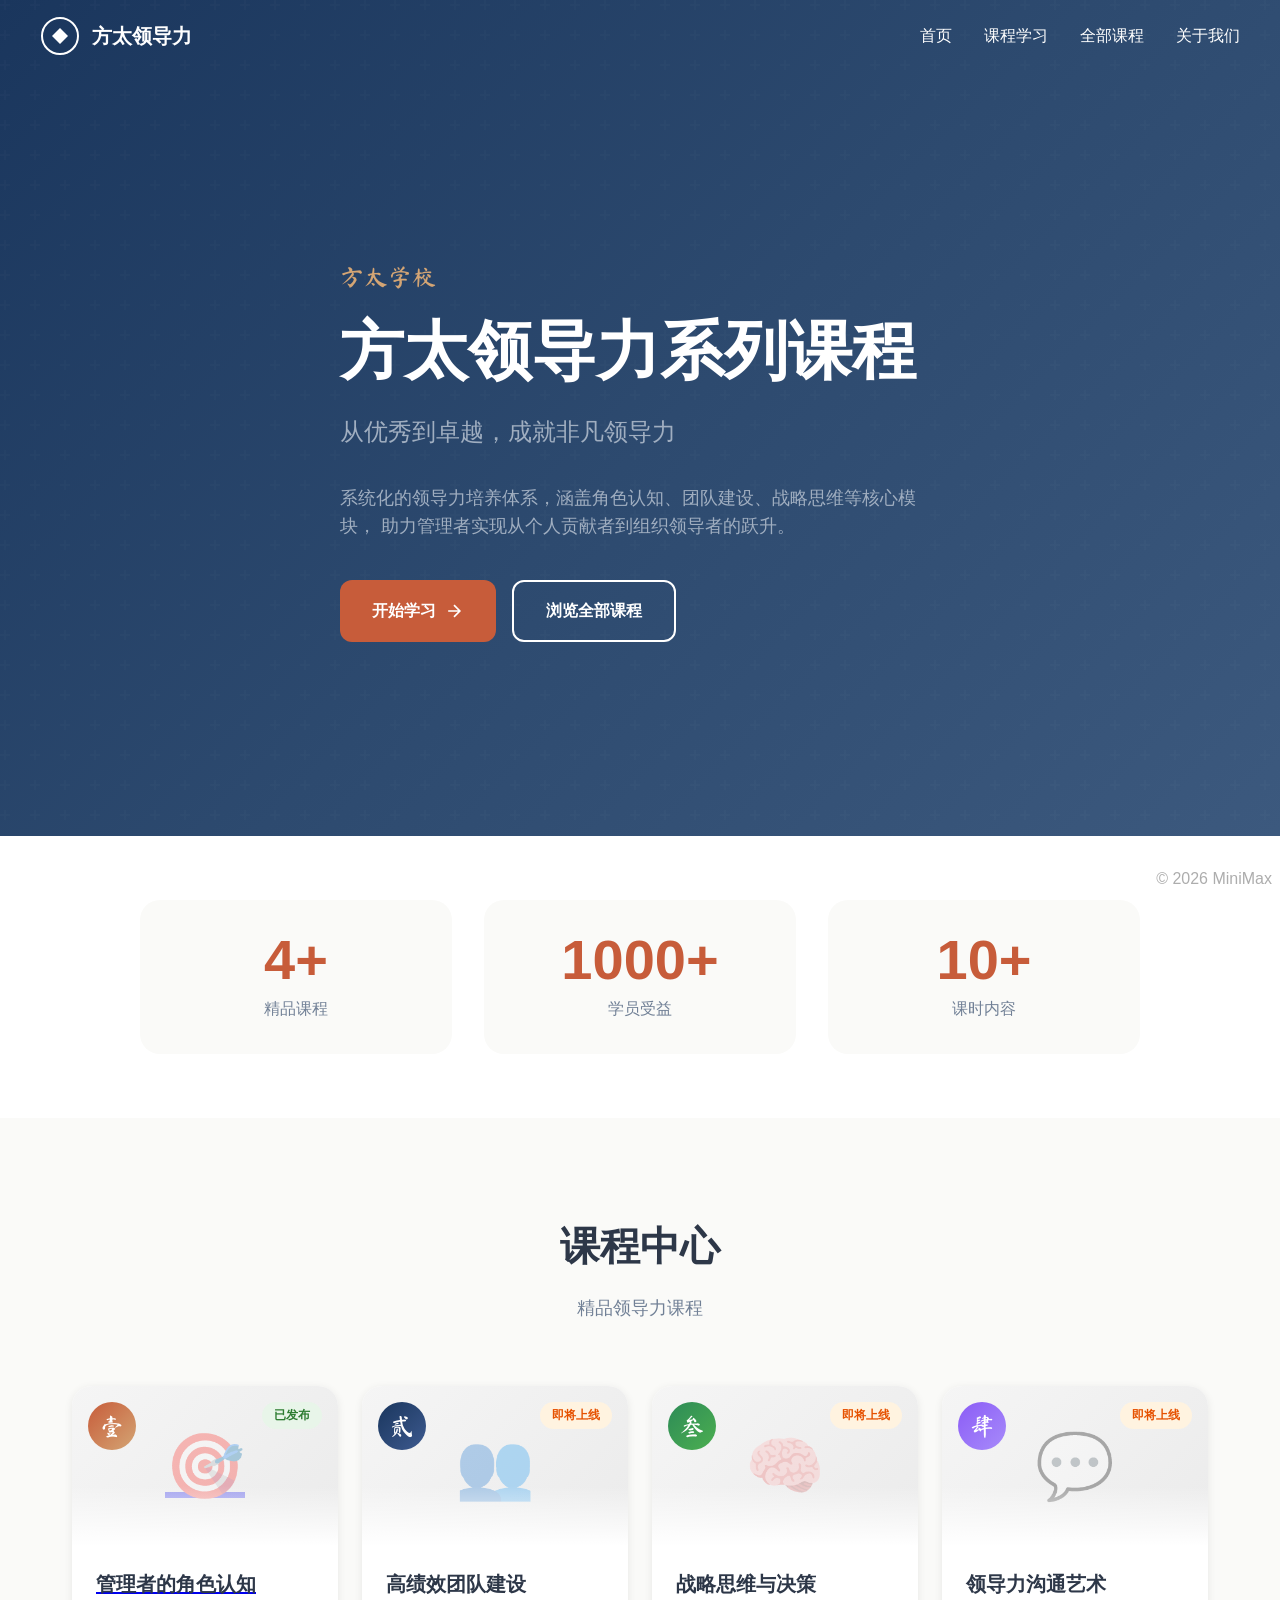
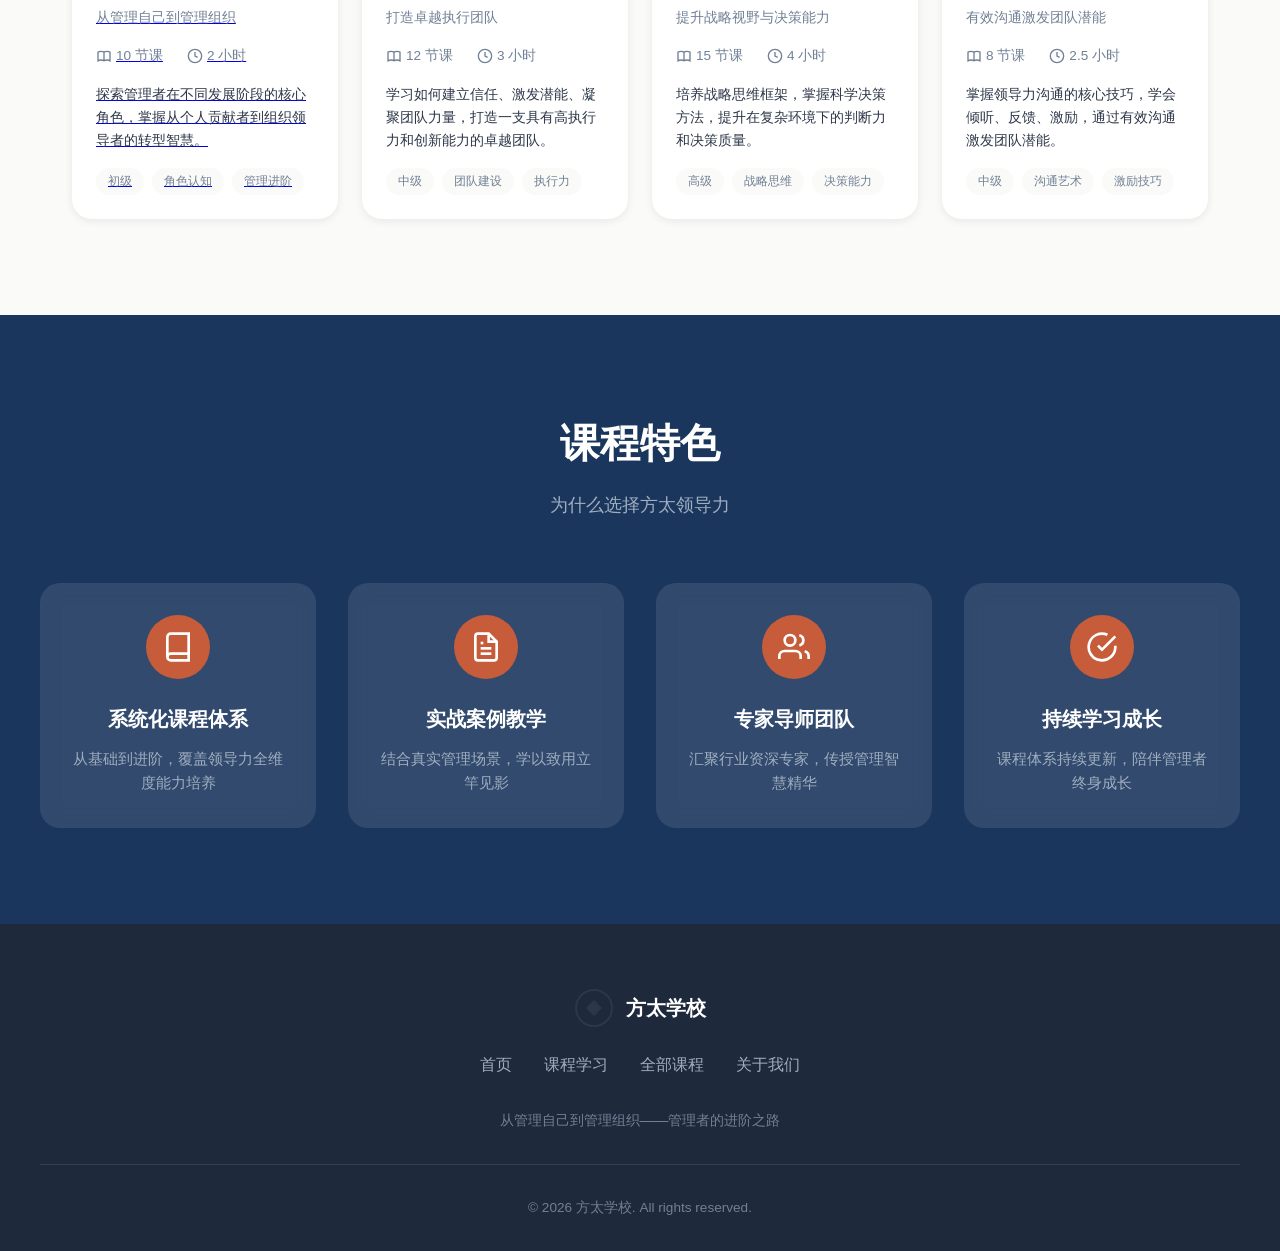
==== commit 0dc81eb4: "推送MiniMax构建版本" ====
--- a/index.html
+++ b/index.html
@@ -3,1174 +3,1038 @@
 <head>
     <meta charset="UTF-8">
     <meta name="viewport" content="width=device-width, initial-scale=1.0">
-    <title>方太领导力系列课程</title>
-    <link href="https://fonts.googleapis.com/css2?family=Noto+Sans+SC:wght@400;500;700&family=Noto+Serif+SC:wght@400;500;600;700&display=swap" rel="stylesheet">
+    <title>方太学校 - 管理者的角色认知</title>
+    <link rel="preconnect" href="https://fonts.googleapis.com">
+    <link rel="preconnect" href="https://fonts.gstatic.com" crossorigin>
+    <link href="https://fonts.googleapis.com/css2?family=Ma+Shan+Zheng&family=Noto+Sans+SC:wght@300;400;500;700&display=swap" rel="stylesheet">
     <style>
+        :root {
+            --primary: #C75C3A;
+            --primary-dark: #A84B2F;
+            --secondary: #1A365D;
+            --accent: #D4A574;
+            --bg-light: #FAFAF8;
+            --bg-dark: #1E293B;
+            --text-dark: #2D3748;
+            --text-gray: #718096;
+            --text-light: #A0AEC0;
+            --white: #FFFFFF;
+            --shadow-sm: 0 2px 8px rgba(0,0,0,0.08);
+            --shadow-md: 0 4px 16px rgba(0,0,0,0.12);
+            --shadow-lg: 0 8px 32px rgba(0,0,0,0.16);
+            --radius-sm: 8px;
+            --radius-md: 12px;
+            --radius-lg: 20px;
+            --transition: all 0.3s ease;
+        }
+
         * {
             margin: 0;
             padding: 0;
             box-sizing: border-box;
         }
-        
+
+        html {
+            scroll-behavior: smooth;
+        }
+
         body {
             font-family: 'Noto Sans SC', sans-serif;
-            background: #fefdff;
-            color: #1d1d67;
+            background-color: var(--bg-light);
+            color: var(--text-dark);
             line-height: 1.6;
         }
-        
-        h1, h2, h3, h4, h5, h6 {
-            font-family: 'Noto Serif SC', serif;
-        }
-        
+
         /* Navigation */
-        .nav {
+        .navbar {
             position: fixed;
             top: 0;
             left: 0;
             right: 0;
             z-index: 1000;
-            background: rgba(255, 255, 255, 0.95);
-            backdrop-filter: blur(10px);
-            box-shadow: 0 1px 3px rgba(0,0,0,0.05);
-            padding: 1rem 0;
-        }
-        
+            padding: 1rem 2rem;
+            transition: var(--transition);
+            background: transparent;
+        }
+
+        .navbar.scrolled {
+            background: var(--white);
+            box-shadow: var(--shadow-sm);
+            padding: 0.75rem 2rem;
+        }
+
         .nav-container {
-            max-width: 1400px;
+            max-width: 1200px;
             margin: 0 auto;
-            padding: 0 2rem;
             display: flex;
+            justify-content: space-between;
             align-items: center;
-            justify-content: space-between;
-        }
-        
-        .logo {
+        }
+
+        .nav-brand {
             display: flex;
             align-items: center;
             gap: 0.75rem;
             text-decoration: none;
-        }
-        
-        .logo-icon {
+            color: var(--white);
+        }
+
+        .navbar.scrolled .nav-brand {
+            color: var(--primary);
+        }
+
+        .nav-brand svg {
             width: 40px;
             height: 40px;
-            background: #1d1d67;
-            border-radius: 10px;
-            display: flex;
-            align-items: center;
-            justify-content: center;
-        }
-        
-        .logo-icon svg {
-            width: 24px;
-            height: 24px;
-            color: white;
-        }
-        
-        .logo-text {
-            font-family: 'Noto Serif SC', serif;
+        }
+
+        .nav-brand span {
             font-size: 1.25rem;
-            font-weight: 600;
-            color: #1d1d67;
-        }
-        
+            font-weight: 700;
+        }
+
         .nav-links {
             display: flex;
             align-items: center;
             gap: 2rem;
-        }
-        
+            list-style: none;
+        }
+
         .nav-links a {
             text-decoration: none;
-            color: #1d1d67;
-            font-size: 0.95rem;
+            color: var(--white);
             font-weight: 500;
-            transition: color 0.3s;
-        }
-        
+            transition: var(--transition);
+            position: relative;
+        }
+
+        .navbar.scrolled .nav-links a {
+            color: var(--text-dark);
+        }
+
         .nav-links a:hover {
-            color: #e9423a;
-        }
-        
-        .nav-links a.active {
-            color: #e9423a;
-        }
-        
-        /* Dropdown Menu */
-        .dropdown {
+            color: var(--accent);
+        }
+
+        .navbar.scrolled .nav-links a:hover {
+            color: var(--primary);
+        }
+
+        .nav-links a::after {
+            content: '';
+            position: absolute;
+            bottom: -4px;
+            left: 0;
+            width: 0;
+            height: 2px;
+            background: var(--accent);
+            transition: var(--transition);
+        }
+
+        .navbar.scrolled .nav-links a::after {
+            background: var(--primary);
+        }
+
+        .nav-links a:hover::after {
+            width: 100%;
+        }
+
+        .nav-dropdown {
             position: relative;
         }
-        
-        .dropdown-toggle {
-            display: flex;
-            align-items: center;
-            gap: 0.25rem;
-        }
-        
-        .dropdown-menu {
+
+        .nav-dropdown-content {
             position: absolute;
             top: 100%;
             left: 0;
-            margin-top: 0.5rem;
-            min-width: 280px;
-            background: white;
-            border-radius: 12px;
-            box-shadow: 0 10px 40px rgba(0, 0, 0, 0.15);
-            padding: 0.5rem;
+            background: var(--white);
+            min-width: 200px;
+            box-shadow: var(--shadow-md);
+            border-radius: var(--radius-sm);
             opacity: 0;
             visibility: hidden;
-            transform: translateY(-10px);
-            transition: all 0.3s ease;
-            z-index: 1001;
-        }
-        
-        .dropdown:hover .dropdown-menu {
+            transform: translateY(10px);
+            transition: var(--transition);
+            padding: 0.5rem 0;
+        }
+
+        .nav-dropdown:hover .nav-dropdown-content {
             opacity: 1;
             visibility: visible;
             transform: translateY(0);
         }
-        
-        .dropdown-item {
-            display: flex;
-            align-items: center;
-            gap: 1rem;
-            padding: 0.875rem 1rem;
-            border-radius: 8px;
-            text-decoration: none;
-            color: #1d1d67;
-            transition: background 0.2s;
-        }
-        
-        .dropdown-item:hover {
-            background: rgba(29, 29, 103, 0.05);
-        }
-        
-        .dropdown-item.disabled {
-            opacity: 0.5;
-            cursor: not-allowed;
-            pointer-events: none;
-        }
-        
-        .course-num {
-            width: 36px;
-            height: 36px;
-            background: rgba(29, 29, 103, 0.1);
-            border-radius: 8px;
-            display: flex;
-            align-items: center;
-            justify-content: center;
-            font-family: 'Noto Serif SC', serif;
-            font-size: 1rem;
-            font-weight: 700;
-            color: #1d1d67;
-            flex-shrink: 0;
-        }
-        
-        .course-info {
-            flex: 1;
-        }
-        
-        .course-title {
-            font-weight: 500;
+
+        .nav-dropdown-content a {
+            display: block;
+            padding: 0.75rem 1.5rem;
+            color: var(--text-dark) !important;
             font-size: 0.95rem;
-            margin-bottom: 0.25rem;
-        }
-        
-        .course-status {
-            font-size: 0.75rem;
-            padding: 0.15rem 0.5rem;
-            border-radius: 50px;
-            display: inline-block;
-        }
-        
-        .course-status.published {
-            background: rgba(233, 66, 58, 0.1);
-            color: #e9423a;
-        }
-        
-        .course-status.coming {
-            background: rgba(29, 29, 103, 0.1);
-            color: #1d1d67;
-            opacity: 0.6;
-        }
-        
+        }
+
+        .nav-dropdown-content a:hover {
+            background: var(--bg-light);
+            color: var(--primary) !important;
+        }
+
+        .mobile-toggle {
+            display: none;
+            background: none;
+            border: none;
+            cursor: pointer;
+            padding: 0.5rem;
+        }
+
+        .mobile-toggle svg {
+            width: 28px;
+            height: 28px;
+            stroke: var(--white);
+        }
+
+        .navbar.scrolled .mobile-toggle svg {
+            stroke: var(--text-dark);
+        }
+
         /* Hero Section */
         .hero {
             min-height: 100vh;
-            background: linear-gradient(135deg, #1d1d67 0%, #2d2d87 50%, #1d1d67 100%);
+            background: linear-gradient(135deg, var(--secondary) 0%, #2D4A6F 50%, #3D5A7F 100%);
             display: flex;
             align-items: center;
-            padding: 6rem 2rem 4rem;
             position: relative;
             overflow: hidden;
         }
-        
+
         .hero::before {
             content: '';
             position: absolute;
-            top: 10%;
-            left: 5%;
-            width: 300px;
-            height: 300px;
-            background: rgba(233, 66, 58, 0.1);
-            border-radius: 50%;
-            filter: blur(80px);
-        }
-        
-        .hero::after {
-            content: '';
-            position: absolute;
-            bottom: 10%;
-            right: 5%;
-            width: 250px;
-            height: 250px;
-            background: rgba(201, 169, 98, 0.1);
-            border-radius: 50%;
-            filter: blur(80px);
-        }
-        
-        .hero-container {
-            max-width: 1400px;
+            top: 0;
+            left: 0;
+            right: 0;
+            bottom: 0;
+            background: url("data:image/svg+xml,%3Csvg width='60' height='60' viewBox='0 0 60 60' xmlns='http://www.w3.org/2000/svg'%3E%3Cg fill='none' fill-rule='evenodd'%3E%3Cg fill='%23ffffff' fill-opacity='0.03'%3E%3Cpath d='M36 34v-4h-2v4h-4v2h4v4h2v-4h4v-2h-4zm0-30V0h-2v4h-4v2h4v4h2V6h4V4h-4zM6 34v-4H4v4H0v2h4v4h2v-4h4v-2H6zM6 4V0H4v4H0v2h4v4h2V6h4V4H6z'/%3E%3C/g%3E%3C/g%3E%3C/svg%3E");
+            opacity: 0.5;
+        }
+
+        .hero-content {
+            max-width: 1200px;
             margin: 0 auto;
-            display: grid;
-            grid-template-columns: 1fr 1fr;
-            gap: 4rem;
-            align-items: center;
+            padding: 0 2rem;
             position: relative;
             z-index: 1;
         }
-        
-        .hero-content {
-            color: white;
-        }
-        
-        .hero-badge {
-            display: inline-flex;
-            align-items: center;
-            gap: 0.5rem;
-            padding: 0.5rem 1rem;
-            background: rgba(255, 255, 255, 0.1);
-            border-radius: 50px;
-            font-size: 0.875rem;
+
+        .hero-subtitle {
+            font-family: 'Ma Shan Zheng', cursive;
+            font-size: 1.5rem;
+            color: var(--accent);
+            margin-bottom: 1rem;
+            opacity: 0;
+            transform: translateY(20px);
+            animation: fadeInUp 0.6s ease forwards;
+        }
+
+        .hero-title {
+            font-size: 4rem;
+            font-weight: 700;
+            color: var(--white);
+            line-height: 1.2;
             margin-bottom: 1.5rem;
-        }
-        
-        .hero-badge svg {
-            width: 16px;
-            height: 16px;
-            color: #c9a962;
-        }
-        
-        .hero h1 {
-            font-size: 3.5rem;
-            line-height: 1.2;
-            margin-bottom: 1rem;
-        }
-        
-        .hero h1 span {
-            color: #c9a962;
-        }
-        
-        .hero-subtitle {
+            opacity: 0;
+            transform: translateY(20px);
+            animation: fadeInUp 0.6s ease 0.2s forwards;
+        }
+
+        .hero-tagline {
             font-size: 1.5rem;
-            color: rgba(255, 255, 255, 0.8);
-            margin-bottom: 1.5rem;
-        }
-        
-        .hero-desc {
+            color: var(--text-light);
+            margin-bottom: 2rem;
+            opacity: 0;
+            transform: translateY(20px);
+            animation: fadeInUp 0.6s ease 0.4s forwards;
+        }
+
+        .hero-description {
             font-size: 1.1rem;
-            color: rgba(255, 255, 255, 0.7);
-            max-width: 500px;
-            margin-bottom: 2rem;
-        }
-        
-        .hero-stats {
-            display: flex;
-            gap: 2rem;
+            color: var(--text-light);
+            max-width: 600px;
             margin-bottom: 2.5rem;
-        }
-        
-        .stat-item {
-            display: flex;
-            align-items: center;
-            gap: 0.75rem;
-        }
-        
-        .stat-icon {
-            width: 48px;
-            height: 48px;
-            background: rgba(255, 255, 255, 0.1);
-            border-radius: 12px;
-            display: flex;
-            align-items: center;
-            justify-content: center;
-        }
-        
-        .stat-icon svg {
-            width: 24px;
-            height: 24px;
-            color: #c9a962;
-        }
-        
-        .stat-number {
-            font-family: 'Noto Serif SC', serif;
-            font-size: 1.75rem;
-            font-weight: 700;
-        }
-        
-        .stat-label {
-            font-size: 0.875rem;
-            color: rgba(255, 255, 255, 0.6);
-        }
-        
-        .hero-cta {
+            opacity: 0;
+            transform: translateY(20px);
+            animation: fadeInUp 0.6s ease 0.6s forwards;
+        }
+
+        .hero-buttons {
             display: flex;
             gap: 1rem;
-        }
-        
-        .btn-primary {
+            opacity: 0;
+            transform: translateY(20px);
+            animation: fadeInUp 0.6s ease 0.8s forwards;
+        }
+
+        .btn {
             display: inline-flex;
             align-items: center;
             gap: 0.5rem;
             padding: 1rem 2rem;
-            background: #e9423a;
-            color: white;
+            border-radius: var(--radius-md);
+            font-size: 1rem;
+            font-weight: 600;
             text-decoration: none;
-            border-radius: 12px;
-            font-weight: 500;
-            transition: all 0.3s;
-        }
-        
+            transition: var(--transition);
+            cursor: pointer;
+            border: none;
+        }
+
+        .btn-primary {
+            background: var(--primary);
+            color: var(--white);
+        }
+
         .btn-primary:hover {
-            background: #d63a32;
+            background: var(--primary-dark);
             transform: translateY(-2px);
-        }
-        
+            box-shadow: var(--shadow-md);
+        }
+
         .btn-secondary {
-            display: inline-flex;
-            align-items: center;
-            gap: 0.5rem;
-            padding: 1rem 2rem;
-            background: rgba(255, 255, 255, 0.1);
-            color: white;
-            text-decoration: none;
-            border-radius: 12px;
-            font-weight: 500;
-            border: 1px solid rgba(255, 255, 255, 0.2);
-            transition: all 0.3s;
-        }
-        
+            background: transparent;
+            color: var(--white);
+            border: 2px solid var(--white);
+        }
+
         .btn-secondary:hover {
-            background: rgba(255, 255, 255, 0.2);
-        }
-        
-        .hero-visual {
+            background: var(--white);
+            color: var(--secondary);
+        }
+
+        /* Stats Section */
+        .stats {
+            background: var(--white);
+            padding: 4rem 2rem;
+            margin-top: -4rem;
+            position: relative;
+            z-index: 10;
+        }
+
+        .stats-container {
+            max-width: 1000px;
+            margin: 0 auto;
+            display: grid;
+            grid-template-columns: repeat(3, 1fr);
+            gap: 2rem;
+        }
+
+        .stat-card {
+            text-align: center;
+            padding: 2rem;
+            background: var(--bg-light);
+            border-radius: var(--radius-lg);
+            transition: var(--transition);
+        }
+
+        .stat-card:hover {
+            transform: translateY(-4px);
+            box-shadow: var(--shadow-md);
+        }
+
+        .stat-number {
+            font-size: 3.5rem;
+            font-weight: 700;
+            color: var(--primary);
+            line-height: 1;
+            margin-bottom: 0.5rem;
+        }
+
+        .stat-label {
+            font-size: 1rem;
+            color: var(--text-gray);
+        }
+
+        /* Courses Section */
+        .courses {
+            padding: 6rem 2rem;
+            max-width: 1200px;
+            margin: 0 auto;
+        }
+
+        .section-header {
+            text-align: center;
+            margin-bottom: 4rem;
+        }
+
+        .section-title {
+            font-size: 2.5rem;
+            font-weight: 700;
+            color: var(--text-dark);
+            margin-bottom: 1rem;
+        }
+
+        .section-subtitle {
+            font-size: 1.1rem;
+            color: var(--text-gray);
+            max-width: 600px;
+            margin: 0 auto;
+        }
+
+        .course-grid {
+            display: grid;
+            grid-template-columns: repeat(4, 1fr);
+            gap: 1.5rem;
+        }
+
+        .course-card {
+            background: var(--white);
+            border-radius: var(--radius-lg);
+            overflow: hidden;
+            box-shadow: var(--shadow-sm);
+            transition: var(--transition);
+            cursor: pointer;
+            position: relative;
+        }
+
+        .course-card:hover {
+            transform: translateY(-8px);
+            box-shadow: var(--shadow-lg);
+        }
+
+        .course-card:nth-child(1) .course-number {
+            background: linear-gradient(135deg, var(--primary), var(--accent));
+        }
+
+        .course-card:nth-child(2) .course-number {
+            background: linear-gradient(135deg, var(--secondary), #3D5A8F);
+        }
+
+        .course-card:nth-child(3) .course-number {
+            background: linear-gradient(135deg, #2D8B57, #4CAF50);
+        }
+
+        .course-card:nth-child(4) .course-number {
+            background: linear-gradient(135deg, #8B5CF6, #A78BFA);
+        }
+
+        .course-number {
+            position: absolute;
+            top: 1rem;
+            left: 1rem;
+            width: 48px;
+            height: 48px;
+            border-radius: 50%;
             display: flex;
-            justify-content: center;
-            align-items: center;
-        }
-        
-        .hero-card {
-            background: white;
-            border-radius: 24px;
-            padding: 2rem;
-            box-shadow: 0 25px 80px rgba(0, 0, 0, 0.3);
-            max-width: 400px;
-            width: 100%;
-        }
-        
-        .hero-card-header {
-            height: 180px;
-            background: linear-gradient(135deg, #1d1d67 0%, #2d2d87 100%);
-            border-radius: 16px;
-            display: flex;
-            flex-direction: column;
             align-items: center;
             justify-content: center;
-            color: white;
-            margin-bottom: 1.5rem;
-            position: relative;
-        }
-        
-        .hero-card-badge {
+            color: var(--white);
+            font-family: 'Ma Shan Zheng', cursive;
+            font-size: 1.5rem;
+            z-index: 2;
+        }
+
+        .course-status {
             position: absolute;
             top: 1rem;
             right: 1rem;
             padding: 0.25rem 0.75rem;
-            background: #e9423a;
-            color: white;
+            border-radius: 20px;
             font-size: 0.75rem;
-            border-radius: 50px;
-        }
-        
-        .hero-card-number {
-            width: 60px;
+            font-weight: 600;
+            z-index: 2;
+        }
+
+        .course-status.published {
+            background: #E8F5E9;
+            color: #2E7D32;
+        }
+
+        .course-status.coming {
+            background: #FFF3E0;
+            color: #E65100;
+        }
+
+        .course-image {
+            height: 160px;
+            background: linear-gradient(135deg, #f5f5f5 0%, #ebebeb 100%);
+            display: flex;
+            align-items: center;
+            justify-content: center;
+            position: relative;
+        }
+
+        .course-image::after {
+            content: '';
+            position: absolute;
+            bottom: 0;
+            left: 0;
+            right: 0;
             height: 60px;
-            background: rgba(255, 255, 255, 0.1);
+            background: linear-gradient(to top, rgba(255,255,255,1), transparent);
+        }
+
+        .course-icon {
+            font-size: 4rem;
+            opacity: 0.3;
+        }
+
+        .course-content {
+            padding: 1.5rem;
+        }
+
+        .course-title {
+            font-size: 1.25rem;
+            font-weight: 700;
+            color: var(--text-dark);
+            margin-bottom: 0.5rem;
+            line-height: 1.4;
+        }
+
+        .course-subtitle {
+            font-size: 0.9rem;
+            color: var(--text-gray);
+            margin-bottom: 1rem;
+        }
+
+        .course-meta {
+            display: flex;
+            gap: 1.5rem;
+            font-size: 0.85rem;
+            color: var(--text-gray);
+            margin-bottom: 1rem;
+        }
+
+        .course-meta span {
+            display: flex;
+            align-items: center;
+            gap: 0.25rem;
+        }
+
+        .course-description {
+            font-size: 0.9rem;
+            color: var(--text-dark);
+            line-height: 1.6;
+            margin-bottom: 1rem;
+        }
+
+        .course-tags {
+            display: flex;
+            flex-wrap: wrap;
+            gap: 0.5rem;
+        }
+
+        .course-tag {
+            padding: 0.25rem 0.75rem;
+            background: var(--bg-light);
+            border-radius: 20px;
+            font-size: 0.75rem;
+            color: var(--text-gray);
+        }
+
+        /* Features Section */
+        .features {
+            background: var(--secondary);
+            padding: 6rem 2rem;
+        }
+
+        .features-container {
+            max-width: 1200px;
+            margin: 0 auto;
+        }
+
+        .features .section-title {
+            color: var(--white);
+        }
+
+        .features .section-subtitle {
+            color: var(--text-light);
+        }
+
+        .features-grid {
+            display: grid;
+            grid-template-columns: repeat(4, 1fr);
+            gap: 2rem;
+        }
+
+        .feature-card {
+            background: rgba(255,255,255,0.1);
+            border-radius: var(--radius-lg);
+            padding: 2rem;
+            text-align: center;
+            transition: var(--transition);
+            backdrop-filter: blur(10px);
+        }
+
+        .feature-card:hover {
+            background: rgba(255,255,255,0.15);
+            transform: translateY(-4px);
+        }
+
+        .feature-icon {
+            width: 64px;
+            height: 64px;
+            margin: 0 auto 1.5rem;
+            background: var(--primary);
             border-radius: 50%;
             display: flex;
             align-items: center;
             justify-content: center;
-            font-family: 'Noto Serif SC', serif;
-            font-size: 1.75rem;
-            color: #c9a962;
+        }
+
+        .feature-icon svg {
+            width: 32px;
+            height: 32px;
+            stroke: var(--white);
+        }
+
+        .feature-title {
+            font-size: 1.25rem;
+            font-weight: 700;
+            color: var(--white);
             margin-bottom: 0.75rem;
         }
-        
-        .hero-card h3 {
-            font-size: 1.25rem;
-            margin-bottom: 0.25rem;
-        }
-        
-        .hero-card p {
-            font-size: 0.875rem;
-            opacity: 0.7;
-        }
-        
-        .hero-card-content {
+
+        .feature-description {
+            font-size: 0.95rem;
+            color: var(--text-light);
+            line-height: 1.6;
+        }
+
+        /* Footer */
+        .footer {
+            background: var(--bg-dark);
+            padding: 4rem 2rem 2rem;
+        }
+
+        .footer-content {
+            max-width: 1200px;
+            margin: 0 auto;
             text-align: center;
         }
-        
-        .hero-card-meta {
-            display: flex;
-            justify-content: center;
-            gap: 1.5rem;
-            margin-bottom: 1rem;
-            font-size: 0.875rem;
-            color: #1d1d67;
-            opacity: 0.6;
-        }
-        
-        .hero-card-desc {
-            font-size: 0.9rem;
-            color: #1d1d67;
-            opacity: 0.7;
-            margin-bottom: 1.5rem;
-            line-height: 1.6;
-        }
-        
-        .hero-card-btn {
-            display: block;
-            width: 100%;
-            padding: 0.875rem;
-            background: #1d1d67;
-            color: white;
-            text-decoration: none;
-            border-radius: 12px;
-            font-weight: 500;
-            transition: background 0.3s;
-        }
-        
-        .hero-card-btn:hover {
-            background: #2d2d87;
-        }
-        
-        /* Courses Section */
-        .courses {
-            padding: 6rem 2rem;
-            background: white;
-        }
-        
-        .courses-container {
-            max-width: 1400px;
-            margin: 0 auto;
-        }
-        
-        .section-header {
-            text-align: center;
-            margin-bottom: 4rem;
-        }
-        
-        .section-badge {
-            display: inline-flex;
-            align-items: center;
-            gap: 0.5rem;
-            padding: 0.5rem 1rem;
-            background: rgba(233, 66, 58, 0.1);
-            border-radius: 50px;
-            font-size: 0.875rem;
-            color: #e9423a;
-            margin-bottom: 1rem;
-        }
-        
-        .section-badge svg {
-            width: 16px;
-            height: 16px;
-        }
-        
-        .section-header h2 {
-            font-size: 2.5rem;
-            color: #1d1d67;
-            margin-bottom: 0.75rem;
-        }
-        
-        .section-header h2 span {
-            color: #e9423a;
-        }
-        
-        .section-header p {
-            font-size: 1.1rem;
-            color: #1d1d67;
-            opacity: 0.6;
-        }
-        
-        .courses-grid {
-            display: grid;
-            grid-template-columns: repeat(auto-fit, minmax(320px, 1fr));
-            gap: 2rem;
-        }
-        
-        .course-card {
-            background: #fefdff;
-            border-radius: 20px;
-            overflow: hidden;
-            box-shadow: 0 4px 20px rgba(0, 0, 0, 0.05);
-            transition: all 0.3s;
-            text-decoration: none;
-            color: inherit;
-            display: block;
-        }
-        
-        .course-card:hover {
-            transform: translateY(-8px);
-            box-shadow: 0 12px 40px rgba(0, 0, 0, 0.1);
-        }
-        
-        .course-card-header {
-            height: 180px;
-            background: linear-gradient(135deg, #1d1d67 0%, #2d2d87 100%);
-            position: relative;
-            display: flex;
-            flex-direction: column;
-            align-items: center;
-            justify-content: center;
-            color: white;
-        }
-        
-        .course-number {
-            position: absolute;
-            top: 1rem;
-            left: 1rem;
-            width: 44px;
-            height: 44px;
-            background: rgba(255, 255, 255, 0.9);
-            border-radius: 12px;
+
+        .footer-brand {
             display: flex;
             align-items: center;
             justify-content: center;
-            font-family: 'Noto Serif SC', serif;
-            font-size: 1.25rem;
-            color: #e9423a;
-            font-weight: 700;
-        }
-        
-        .course-status {
-            position: absolute;
-            top: 1rem;
-            right: 1rem;
-            padding: 0.35rem 0.875rem;
-            border-radius: 50px;
-            font-size: 0.75rem;
-            font-weight: 500;
-        }
-        
-        .course-status.published {
-            background: #e9423a;
-            color: white;
-        }
-        
-        .course-status.coming {
-            background: rgba(255, 255, 255, 0.2);
-            color: rgba(255, 255, 255, 0.8);
-        }
-        
-        .course-card-header h3 {
-            font-size: 1.5rem;
-            margin-bottom: 0.25rem;
-        }
-        
-        .course-card-header p {
-            font-size: 0.9rem;
-            opacity: 0.7;
-        }
-        
-        .course-card-body {
-            padding: 1.5rem;
-        }
-        
-        .course-meta {
-            display: flex;
-            gap: 1.5rem;
-            margin-bottom: 1rem;
-            font-size: 0.875rem;
-            color: #1d1d67;
-            opacity: 0.6;
-        }
-        
-        .course-meta span {
-            display: flex;
-            align-items: center;
-            gap: 0.35rem;
-        }
-        
-        .course-meta svg {
-            width: 16px;
-            height: 16px;
-        }
-        
-        .course-desc {
-            font-size: 0.95rem;
-            color: #1d1d67;
-            opacity: 0.7;
-            line-height: 1.6;
-            margin-bottom: 1rem;
-        }
-        
-        .course-tags {
-            display: flex;
-            flex-wrap: wrap;
-            gap: 0.5rem;
-        }
-        
-        .course-tag {
-            padding: 0.35rem 0.75rem;
-            background: rgba(29, 29, 103, 0.05);
-            border-radius: 50px;
-            font-size: 0.8rem;
-            color: #1d1d67;
-            opacity: 0.7;
-        }
-        
-        .course-tag.highlight {
-            background: rgba(201, 169, 98, 0.15);
-            color: #c9a962;
-            opacity: 1;
-        }
-        
-        /* Features Section */
-        .features {
-            padding: 6rem 2rem;
-            background: #fefdff;
-        }
-        
-        .features-container {
-            max-width: 1400px;
-            margin: 0 auto;
-        }
-        
-        .features-grid {
-            display: grid;
-            grid-template-columns: repeat(auto-fit, minmax(250px, 1fr));
-            gap: 2rem;
-            margin-top: 3rem;
-        }
-        
-        .feature-item {
-            text-align: center;
-            padding: 2rem;
-        }
-        
-        .feature-icon {
-            width: 64px;
-            height: 64px;
-            background: rgba(29, 29, 103, 0.05);
-            border-radius: 16px;
-            display: flex;
-            align-items: center;
-            justify-content: center;
-            margin: 0 auto 1.5rem;
-        }
-        
-        .feature-icon svg {
-            width: 32px;
-            height: 32px;
-            color: #1d1d67;
-        }
-        
-        .feature-item h3 {
-            font-size: 1.25rem;
-            color: #1d1d67;
-            margin-bottom: 0.5rem;
-        }
-        
-        .feature-item p {
-            font-size: 0.95rem;
-            color: #1d1d67;
-            opacity: 0.6;
-        }
-        
-        /* Footer */
-        .footer {
-            background: #1d1d67;
-            color: white;
-            padding: 3rem 2rem;
-        }
-        
-        .footer-container {
-            max-width: 1400px;
-            margin: 0 auto;
-            display: flex;
-            flex-direction: column;
-            align-items: center;
-            gap: 1.5rem;
-        }
-        
-        .footer-logo {
-            display: flex;
-            align-items: center;
             gap: 0.75rem;
-        }
-        
-        .footer-logo-icon {
+            margin-bottom: 1.5rem;
+        }
+
+        .footer-brand svg {
             width: 40px;
             height: 40px;
-            background: #e9423a;
-            border-radius: 10px;
-            display: flex;
-            align-items: center;
-            justify-content: center;
-        }
-        
-        .footer-logo-icon svg {
-            width: 24px;
-            height: 24px;
-            color: white;
-        }
-        
-        .footer-logo-text {
-            font-family: 'Noto Serif SC', serif;
+        }
+
+        .footer-brand span {
             font-size: 1.25rem;
-        }
-        
+            font-weight: 700;
+            color: var(--white);
+        }
+
         .footer-links {
             display: flex;
+            justify-content: center;
             gap: 2rem;
-        }
-        
+            margin-bottom: 2rem;
+            flex-wrap: wrap;
+        }
+
         .footer-links a {
-            color: rgba(255, 255, 255, 0.7);
+            color: var(--text-light);
             text-decoration: none;
+            transition: var(--transition);
+        }
+
+        .footer-links a:hover {
+            color: var(--primary);
+        }
+
+        .footer-tagline {
+            color: var(--text-gray);
             font-size: 0.9rem;
-            transition: color 0.3s;
-        }
-        
-        .footer-links a:hover {
-            color: #c9a962;
-        }
-        
-        .footer-copy {
-            font-size: 0.875rem;
-            color: rgba(255, 255, 255, 0.4);
-        }
-        
+            margin-bottom: 2rem;
+        }
+
+        .footer-copyright {
+            color: var(--text-gray);
+            font-size: 0.85rem;
+            padding-top: 2rem;
+            border-top: 1px solid rgba(255,255,255,0.1);
+        }
+
+        /* Animations */
+        @keyframes fadeInUp {
+            from {
+                opacity: 0;
+                transform: translateY(20px);
+            }
+            to {
+                opacity: 1;
+                transform: translateY(0);
+            }
+        }
+
+        .animate-on-scroll {
+            opacity: 0;
+            transform: translateY(30px);
+            transition: opacity 0.6s ease, transform 0.6s ease;
+        }
+
+        .animate-on-scroll.visible {
+            opacity: 1;
+            transform: translateY(0);
+        }
+
         /* Responsive */
         @media (max-width: 1024px) {
-            .hero-container {
-                grid-template-columns: 1fr;
-                text-align: center;
+            .course-grid {
+                grid-template-columns: repeat(2, 1fr);
             }
-            
-            .hero h1 {
-                font-size: 2.5rem;
+
+            .features-grid {
+                grid-template-columns: repeat(2, 1fr);
             }
-            
-            .hero-stats {
-                justify-content: center;
-            }
-            
-            .hero-cta {
-                justify-content: center;
-            }
-            
-            .hero-visual {
-                display: none;
-            }
-        }
-        
+        }
+
         @media (max-width: 768px) {
             .nav-links {
                 display: none;
+                position: absolute;
+                top: 100%;
+                left: 0;
+                right: 0;
+                background: var(--white);
+                flex-direction: column;
+                padding: 1rem;
+                box-shadow: var(--shadow-md);
             }
-            
-            .hero {
-                padding: 5rem 1.5rem 3rem;
+
+            .nav-links.active {
+                display: flex;
             }
-            
-            .hero h1 {
-                font-size: 2rem;
+
+            .mobile-toggle {
+                display: block;
             }
-            
-            .hero-subtitle {
-                font-size: 1.1rem;
+
+            .hero-title {
+                font-size: 2.5rem;
             }
-            
-            .hero-stats {
-                flex-direction: column;
-                gap: 1rem;
+
+            .hero-tagline {
+                font-size: 1.25rem;
             }
-            
-            .hero-cta {
+
+            .hero-buttons {
                 flex-direction: column;
             }
-            
-            .courses {
-                padding: 4rem 1.5rem;
+
+            .stats-container {
+                grid-template-columns: 1fr;
             }
-            
-            .section-header h2 {
-                font-size: 1.75rem;
+
+            .course-grid {
+                grid-template-columns: 1fr;
+            }
+
+            .features-grid {
+                grid-template-columns: 1fr;
+            }
+
+            .section-title {
+                font-size: 2rem;
             }
         }
     </style>
 </head>
 <body>
     <!-- Navigation -->
-    <nav class="nav">
+    <nav class="navbar" id="navbar">
         <div class="nav-container">
-            <a href="index.html" class="logo">
-                <div class="logo-icon">
-                    <svg xmlns="http://www.w3.org/2000/svg" fill="none" viewBox="0 0 24 24" stroke="currentColor">
-                        <path stroke-linecap="round" stroke-linejoin="round" stroke-width="2" d="M12 14l9-5-9-5-9 5 9 5z" />
-                        <path stroke-linecap="round" stroke-linejoin="round" stroke-width="2" d="M12 14l6.16-3.422a12.083 12.083 0 01.665 6.479A11.952 11.952 0 0012 20.055a11.952 11.952 0 00-6.824-2.998 12.078 12.078 0 01.665-6.479L12 14z" />
+            <a href="index.html" class="nav-brand">
+                <svg viewBox="0 0 40 40" fill="none" xmlns="http://www.w3.org/2000/svg">
+                    <circle cx="20" cy="20" r="18" stroke="currentColor" stroke-width="2"/>
+                    <path d="M12 20L20 12L28 20L20 28L12 20Z" fill="currentColor"/>
+                    <circle cx="20" cy="20" r="4" fill="currentColor"/>
+                </svg>
+                <span>方太领导力</span>
+            </a>
+            <ul class="nav-links" id="navLinks">
+                <li><a href="index.html">首页</a></li>
+                <li class="nav-dropdown">
+                    <a href="#courses">课程学习</a>
+                    <div class="nav-dropdown-content">
+                        <a href="course/index.html">壹 管理者的角色认知</a>
+                        <a href="#">贰 高绩效团队建设</a>
+                        <a href="#">叁 战略思维与决策</a>
+                        <a href="#">肆 领导力沟通艺术</a>
+                    </div>
+                </li>
+                <li><a href="#courses">全部课程</a></li>
+                <li><a href="#about">关于我们</a></li>
+            </ul>
+            <button class="mobile-toggle" id="mobileToggle" aria-label="菜单">
+                <svg viewBox="0 0 24 24" fill="none" stroke="currentColor" stroke-width="2">
+                    <line x1="3" y1="6" x2="21" y2="6"/>
+                    <line x1="3" y1="12" x2="21" y2="12"/>
+                    <line x1="3" y1="18" x2="21" y2="18"/>
+                </svg>
+            </button>
+        </div>
+    </nav>
+
+    <!-- Hero Section -->
+    <section class="hero" id="home">
+        <div class="hero-content">
+            <p class="hero-subtitle">方太学校</p>
+            <h1 class="hero-title">方太领导力系列课程</h1>
+            <p class="hero-tagline">从优秀到卓越，成就非凡领导力</p>
+            <p class="hero-description">
+                系统化的领导力培养体系，涵盖角色认知、团队建设、战略思维等核心模块，
+                助力管理者实现从个人贡献者到组织领导者的跃升。
+            </p>
+            <div class="hero-buttons">
+                <a href="course/index.html" class="btn btn-primary">
+                    开始学习
+                    <svg width="20" height="20" viewBox="0 0 24 24" fill="none" stroke="currentColor" stroke-width="2">
+                        <path d="M5 12h14M12 5l7 7-7 7"/>
                     </svg>
+                </a>
+                <a href="#courses" class="btn btn-secondary">浏览全部课程</a>
+            </div>
+        </div>
+    </section>
+
+    <!-- Stats Section -->
+    <section class="stats" id="about">
+        <div class="stats-container">
+            <div class="stat-card animate-on-scroll">
+                <div class="stat-number">4+</div>
+                <div class="stat-label">精品课程</div>
+            </div>
+            <div class="stat-card animate-on-scroll">
+                <div class="stat-number">1000+</div>
+                <div class="stat-label">学员受益</div>
+            </div>
+            <div class="stat-card animate-on-scroll">
+                <div class="stat-number">10+</div>
+                <div class="stat-label">课时内容</div>
+            </div>
+        </div>
+    </section>
+
+    <!-- Courses Section -->
+    <section class="courses" id="courses">
+        <div class="section-header animate-on-scroll">
+            <h2 class="section-title">课程中心</h2>
+            <p class="section-subtitle">精品领导力课程</p>
+        </div>
+        <div class="course-grid">
+            <a href="course/index.html" class="course-card animate-on-scroll">
+                <div class="course-number">壹</div>
+                <span class="course-status published">已发布</span>
+                <div class="course-image">
+                    <span class="course-icon">🎯</span>
                 </div>
-                <span class="logo-text">方太领导力</span>
-            </a>
-            <div class="nav-links">
-                <a href="index.html" class="active">首页</a>
-                <div class="dropdown">
-                    <a href="#" class="dropdown-toggle">课程学习 ▼</a>
-                    <div class="dropdown-menu">
-                        <a href="course/index.html" class="dropdown-item">
-                            <span class="course-num">壹</span>
-                            <div class="course-title">管理者的角色认知</div>
-                        </a>
-                        <div class="dropdown-item disabled">
-                            <span class="course-num">贰</span>
-                            <div class="course-title">高绩效团队建设</div>
-                        </div>
-                        <div class="dropdown-item disabled">
-                            <span class="course-num">叁</span>
-                            <div class="course-title">战略思维与决策</div>
-                        </div>
-                        <div class="dropdown-item disabled">
-                            <span class="course-num">肆</span>
-                            <div class="course-title">领导力沟通艺术</div>
-                        </div>
+                <div class="course-content">
+                    <h3 class="course-title">管理者的角色认知</h3>
+                    <p class="course-subtitle">从管理自己到管理组织</p>
+                    <div class="course-meta">
+                        <span>
+                            <svg width="16" height="16" viewBox="0 0 24 24" fill="none" stroke="currentColor" stroke-width="2">
+                                <path d="M12 6.253v13m0-13C10.832 5.477 9.246 5 7.5 5S4.168 5.477 3 6.253v13C4.168 18.477 5.754 18 7.5 18s3.332.477 4.5 1.253m0-13C13.168 5.477 14.754 5 16.5 5c1.747 0 3.332.477 4.5 1.253v13C19.832 18.477 18.247 18 16.5 18c-1.746 0-3.332.477-4.5 1.253"/>
+                            </svg>
+                            10 节课
+                        </span>
+                        <span>
+                            <svg width="16" height="16" viewBox="0 0 24 24" fill="none" stroke="currentColor" stroke-width="2">
+                                <circle cx="12" cy="12" r="10"/>
+                                <path d="M12 6v6l4 2"/>
+                            </svg>
+                            2 小时
+                        </span>
+                    </div>
+                    <p class="course-description">
+                        探索管理者在不同发展阶段的核心角色，掌握从个人贡献者到组织领导者的转型智慧。
+                    </p>
+                    <div class="course-tags">
+                        <span class="course-tag">初级</span>
+                        <span class="course-tag">角色认知</span>
+                        <span class="course-tag">管理进阶</span>
                     </div>
                 </div>
-                <a href="#courses">全部课程</a>
-                <a href="#about">关于我们</a>
-            </div>
-        </div>
-    </nav>
-
-    <!-- Hero Section -->
-    <section class="hero">
-        <div class="hero-container">
-            <div class="hero-content">
-                <div class="hero-badge">
-                    <svg xmlns="http://www.w3.org/2000/svg" fill="none" viewBox="0 0 24 24" stroke="currentColor">
-                        <path stroke-linecap="round" stroke-linejoin="round" stroke-width="2" d="M5 3v4M3 5h4M6 17v4m-2-2h4m5-16l2.286 6.857L21 12l-5.714 2.143L13 21l-2.286-6.857L5 12l5.714-2.143L13 3z" />
-                    </svg>
-                    方太领导力学院
+            </a>
+
+            <div class="course-card animate-on-scroll">
+                <div class="course-number">贰</div>
+                <span class="course-status coming">即将上线</span>
+                <div class="course-image">
+                    <span class="course-icon">👥</span>
                 </div>
-                <h1>方太领导力<br><span>系列课程</span></h1>
-                <p class="hero-subtitle">从优秀到卓越，成就非凡领导力</p>
-                <p class="hero-desc">系统化的领导力培养体系，涵盖角色认知、团队建设、战略思维等核心模块，助力管理者实现从个人贡献者到组织领导者的跃升。</p>
-                
-                <div class="hero-stats">
-                    <div class="stat-item">
-                        <div class="stat-icon">
-                            <svg xmlns="http://www.w3.org/2000/svg" fill="none" viewBox="0 0 24 24" stroke="currentColor">
-                                <path stroke-linecap="round" stroke-linejoin="round" stroke-width="2" d="M12 6.253v13m0-13C10.832 5.477 9.246 5 7.5 5S4.168 5.477 3 6.253v13C4.168 18.477 5.754 18 7.5 18s3.332.477 4.5 1.253m0-13C13.168 5.477 14.754 5 16.5 5c1.747 0 3.332.477 4.5 1.253v13C19.832 18.477 18.247 18 16.5 18c-1.746 0-3.332.477-4.5 1.253" />
+                <div class="course-content">
+                    <h3 class="course-title">高绩效团队建设</h3>
+                    <p class="course-subtitle">打造卓越执行团队</p>
+                    <div class="course-meta">
+                        <span>
+                            <svg width="16" height="16" viewBox="0 0 24 24" fill="none" stroke="currentColor" stroke-width="2">
+                                <path d="M12 6.253v13m0-13C10.832 5.477 9.246 5 7.5 5S4.168 5.477 3 6.253v13C4.168 18.477 5.754 18 7.5 18s3.332.477 4.5 1.253m0-13C13.168 5.477 14.754 5 16.5 5c1.747 0 3.332.477 4.5 1.253v13C19.832 18.477 18.247 18 16.5 18c-1.746 0-3.332.477-4.5 1.253"/>
                             </svg>
-                        </div>
-                        <div>
-                            <div class="stat-number">4+</div>
-                            <div class="stat-label">精品课程</div>
-                        </div>
+                            12 节课
+                        </span>
+                        <span>
+                            <svg width="16" height="16" viewBox="0 0 24 24" fill="none" stroke="currentColor" stroke-width="2">
+                                <circle cx="12" cy="12" r="10"/>
+                                <path d="M12 6v6l4 2"/>
+                            </svg>
+                            3 小时
+                        </span>
                     </div>
-                    <div class="stat-item">
-                        <div class="stat-icon">
-                            <svg xmlns="http://www.w3.org/2000/svg" fill="none" viewBox="0 0 24 24" stroke="currentColor">
-                                <path stroke-linecap="round" stroke-linejoin="round" stroke-width="2" d="M12 4.354a4 4 0 110 5.292M15 21H3v-1a6 6 0 0112 0v1zm0 0h6v-1a6 6 0 00-9-5.197M13 7a4 4 0 11-8 0 4 4 0 018 0z" />
-                            </svg>
-                        </div>
-                        <div>
-                            <div class="stat-number">1000+</div>
-                            <div class="stat-label">学员受益</div>
-                        </div>
-                    </div>
-                    <div class="stat-item">
-                        <div class="stat-icon">
-                            <svg xmlns="http://www.w3.org/2000/svg" fill="none" viewBox="0 0 24 24" stroke="currentColor">
-                                <path stroke-linecap="round" stroke-linejoin="round" stroke-width="2" d="M14.752 11.168l-3.197-2.132A1 1 0 0010 9.87v4.263a1 1 0 001.555.832l3.197-2.132a1 1 0 000-1.664z" />
-                                <path stroke-linecap="round" stroke-linejoin="round" stroke-width="2" d="M21 12a9 9 0 11-18 0 9 9 0 0118 0z" />
-                            </svg>
-                        </div>
-                        <div>
-                            <div class="stat-number">10+</div>
-                            <div class="stat-label">课时内容</div>
-                        </div>
+                    <p class="course-description">
+                        学习如何建立信任、激发潜能、凝聚团队力量，打造一支具有高执行力和创新能力的卓越团队。
+                    </p>
+                    <div class="course-tags">
+                        <span class="course-tag">中级</span>
+                        <span class="course-tag">团队建设</span>
+                        <span class="course-tag">执行力</span>
                     </div>
                 </div>
-                
-                <div class="hero-cta">
-                    <a href="course/index.html" class="btn-primary">
-                        开始学习
-                        <svg xmlns="http://www.w3.org/2000/svg" fill="none" viewBox="0 0 24 24" stroke="currentColor" style="width: 20px; height: 20px;">
-                            <path stroke-linecap="round" stroke-linejoin="round" stroke-width="2" d="M9 5l7 7-7 7" />
-                        </svg>
-                    </a>
-                    <a href="#courses" class="btn-secondary">浏览全部课程</a>
+            </div>
+
+            <div class="course-card animate-on-scroll">
+                <div class="course-number">叁</div>
+                <span class="course-status coming">即将上线</span>
+                <div class="course-image">
+                    <span class="course-icon">🧠</span>
+                </div>
+                <div class="course-content">
+                    <h3 class="course-title">战略思维与决策</h3>
+                    <p class="course-subtitle">提升战略视野与决策能力</p>
+                    <div class="course-meta">
+                        <span>
+                            <svg width="16" height="16" viewBox="0 0 24 24" fill="none" stroke="currentColor" stroke-width="2">
+                                <path d="M12 6.253v13m0-13C10.832 5.477 9.246 5 7.5 5S4.168 5.477 3 6.253v13C4.168 18.477 5.754 18 7.5 18s3.332.477 4.5 1.253m0-13C13.168 5.477 14.754 5 16.5 5c1.747 0 3.332.477 4.5 1.253v13C19.832 18.477 18.247 18 16.5 18c-1.746 0-3.332.477-4.5 1.253"/>
+                            </svg>
+                            15 节课
+                        </span>
+                        <span>
+                            <svg width="16" height="16" viewBox="0 0 24 24" fill="none" stroke="currentColor" stroke-width="2">
+                                <circle cx="12" cy="12" r="10"/>
+                                <path d="M12 6v6l4 2"/>
+                            </svg>
+                            4 小时
+                        </span>
+                    </div>
+                    <p class="course-description">
+                        培养战略思维框架，掌握科学决策方法，提升在复杂环境下的判断力和决策质量。
+                    </p>
+                    <div class="course-tags">
+                        <span class="course-tag">高级</span>
+                        <span class="course-tag">战略思维</span>
+                        <span class="course-tag">决策能力</span>
+                    </div>
                 </div>
             </div>
-            
-            <div class="hero-visual">
-                <div class="hero-card">
-                    <div class="hero-card-header">
-                        <span class="hero-card-badge">已发布</span>
-                        <div class="hero-card-number">壹</div>
-                        <h3>管理者的角色认知</h3>
-                        <p>从管理自己到管理组织</p>
+
+            <div class="course-card animate-on-scroll">
+                <div class="course-number">肆</div>
+                <span class="course-status coming">即将上线</span>
+                <div class="course-image">
+                    <span class="course-icon">💬</span>
+                </div>
+                <div class="course-content">
+                    <h3 class="course-title">领导力沟通艺术</h3>
+                    <p class="course-subtitle">有效沟通激发团队潜能</p>
+                    <div class="course-meta">
+                        <span>
+                            <svg width="16" height="16" viewBox="0 0 24 24" fill="none" stroke="currentColor" stroke-width="2">
+                                <path d="M12 6.253v13m0-13C10.832 5.477 9.246 5 7.5 5S4.168 5.477 3 6.253v13C4.168 18.477 5.754 18 7.5 18s3.332.477 4.5 1.253m0-13C13.168 5.477 14.754 5 16.5 5c1.747 0 3.332.477 4.5 1.253v13C19.832 18.477 18.247 18 16.5 18c-1.746 0-3.332.477-4.5 1.253"/>
+                            </svg>
+                            8 节课
+                        </span>
+                        <span>
+                            <svg width="16" height="16" viewBox="0 0 24 24" fill="none" stroke="currentColor" stroke-width="2">
+                                <circle cx="12" cy="12" r="10"/>
+                                <path d="M12 6v6l4 2"/>
+                            </svg>
+                            2.5 小时
+                        </span>
                     </div>
-                    <div class="hero-card-content">
-                        <div class="hero-card-meta">
-                            <span>
-                                <svg xmlns="http://www.w3.org/2000/svg" fill="none" viewBox="0 0 24 24" stroke="currentColor">
-                                    <path stroke-linecap="round" stroke-linejoin="round" stroke-width="2" d="M12 6.253v13m0-13C10.832 5.477 9.246 5 7.5 5S4.168 5.477 3 6.253v13C4.168 18.477 5.754 18 7.5 18s3.332.477 4.5 1.253m0-13C13.168 5.477 14.754 5 16.5 5c1.747 0 3.332.477 4.5 1.253v13C19.832 18.477 18.247 18 16.5 18c-1.746 0-3.332.477-4.5 1.253" />
-                                </svg>
-                                10 节课
-                            </span>
-                            <span>
-                                <svg xmlns="http://www.w3.org/2000/svg" fill="none" viewBox="0 0 24 24" stroke="currentColor">
-                                    <path stroke-linecap="round" stroke-linejoin="round" stroke-width="2" d="M12 8v4l3 3m6-3a9 9 0 11-18 0 9 9 0 0118 0z" />
-                                </svg>
-                                2 小时
-                            </span>
-                        </div>
-                        <p class="hero-card-desc">探索管理者在不同发展阶段的核心角色，掌握从个人贡献者到组织领导者的转型智慧。</p>
-                        <a href="course/index.html" class="hero-card-btn">进入课程</a>
+                    <p class="course-description">
+                        掌握领导力沟通的核心技巧，学会倾听、反馈、激励，通过有效沟通激发团队潜能。
+                    </p>
+                    <div class="course-tags">
+                        <span class="course-tag">中级</span>
+                        <span class="course-tag">沟通艺术</span>
+                        <span class="course-tag">激励技巧</span>
                     </div>
                 </div>
             </div>
         </div>
     </section>
 
-    <!-- Courses Section -->
-    <section id="courses" class="courses">
-        <div class="courses-container">
-            <div class="section-header">
-                <div class="section-badge">
-                    <svg xmlns="http://www.w3.org/2000/svg" fill="none" viewBox="0 0 24 24" stroke="currentColor">
-                        <path stroke-linecap="round" stroke-linejoin="round" stroke-width="2" d="M12 6.253v13m0-13C10.832 5.477 9.246 5 7.5 5S4.168 5.477 3 6.253v13C4.168 18.477 5.754 18 7.5 18s3.332.477 4.5 1.253m0-13C13.168 5.477 14.754 5 16.5 5c1.747 0 3.332.477 4.5 1.253v13C19.832 18.477 18.247 18 16.5 18c-1.746 0-3.332.477-4.5 1.253" />
-                    </svg>
-                    课程中心
+    <!-- Features Section -->
+    <section class="features">
+        <div class="features-container">
+            <div class="section-header animate-on-scroll">
+                <h2 class="section-title">课程特色</h2>
+                <p class="section-subtitle">为什么选择方太领导力</p>
+            </div>
+            <div class="features-grid">
+                <div class="feature-card animate-on-scroll">
+                    <div class="feature-icon">
+                        <svg viewBox="0 0 24 24" fill="none" stroke="currentColor" stroke-width="2">
+                            <path d="M4 19.5A2.5 2.5 0 0 1 6.5 17H20"/>
+                            <path d="M6.5 2H20v20H6.5A2.5 2.5 0 0 1 4 19.5v-15A2.5 2.5 0 0 1 6.5 2z"/>
+                        </svg>
+                    </div>
+                    <h3 class="feature-title">系统化课程体系</h3>
+                    <p class="feature-description">从基础到进阶，覆盖领导力全维度能力培养</p>
                 </div>
-                <h2>精品<span>领导力</span>课程</h2>
-                <p>系统化的课程体系，助力管理者全方位提升领导力</p>
-            </div>
-            
-            <div class="courses-grid">
-                <!-- Course 1: Published -->
-                <a href="course/index.html" class="course-card">
-                    <div class="course-card-header">
-                        <div class="course-number">壹</div>
-                        <span class="course-status published">已发布</span>
-                        <h3>管理者的角色认知</h3>
-                        <p>从管理自己到管理组织</p>
+                <div class="feature-card animate-on-scroll">
+                    <div class="feature-icon">
+                        <svg viewBox="0 0 24 24" fill="none" stroke="currentColor" stroke-width="2">
+                            <path d="M14 2H6a2 2 0 0 0-2 2v16a2 2 0 0 0 2 2h12a2 2 0 0 0 2-2V8z"/>
+                            <polyline points="14,2 14,8 20,8"/>
+                            <line x1="16" y1="13" x2="8" y2="13"/>
+                            <line x1="16" y1="17" x2="8" y2="17"/>
+                            <polyline points="10,9 9,9 8,9"/>
+                        </svg>
                     </div>
-                    <div class="course-card-body">
-                        <div class="course-meta">
-                            <span>
-                                <svg xmlns="http://www.w3.org/2000/svg" fill="none" viewBox="0 0 24 24" stroke="currentColor">
-                                    <path stroke-linecap="round" stroke-linejoin="round" stroke-width="2" d="M12 6.253v13m0-13C10.832 5.477 9.246 5 7.5 5S4.168 5.477 3 6.253v13C4.168 18.477 5.754 18 7.5 18s3.332.477 4.5 1.253m0-13C13.168 5.477 14.754 5 16.5 5c1.747 0 3.332.477 4.5 1.253v13C19.832 18.477 18.247 18 16.5 18c-1.746 0-3.332.477-4.5 1.253" />
-                                </svg>
-                                10 节课
-                            </span>
-                            <span>
-                                <svg xmlns="http://www.w3.org/2000/svg" fill="none" viewBox="0 0 24 24" stroke="currentColor">
-                                    <path stroke-linecap="round" stroke-linejoin="round" stroke-width="2" d="M12 8v4l3 3m6-3a9 9 0 11-18 0 9 9 0 0118 0z" />
-                                </svg>
-                                2 小时
-                            </span>
-                        </div>
-                        <p class="course-desc">探索管理者在不同发展阶段的核心角色，掌握从个人贡献者到组织领导者的转型智慧。</p>
-                        <div class="course-tags">
-                            <span class="course-tag">初级</span>
-                            <span class="course-tag highlight">角色认知</span>
-                            <span class="course-tag highlight">管理进阶</span>
-                        </div>
+                    <h3 class="feature-title">实战案例教学</h3>
+                    <p class="feature-description">结合真实管理场景，学以致用立竿见影</p>
+                </div>
+                <div class="feature-card animate-on-scroll">
+                    <div class="feature-icon">
+                        <svg viewBox="0 0 24 24" fill="none" stroke="currentColor" stroke-width="2">
+                            <path d="M17 21v-2a4 4 0 0 0-4-4H5a4 4 0 0 0-4 4v2"/>
+                            <circle cx="9" cy="7" r="4"/>
+                            <path d="M23 21v-2a4 4 0 0 0-3-3.87"/>
+                            <path d="M16 3.13a4 4 0 0 1 0 7.75"/>
+                        </svg>
                     </div>
-                </a>
-                
-                <!-- Course 2: Coming Soon -->
-                <div class="course-card" style="opacity: 0.7;">
-                    <div class="course-card-header">
-                        <div class="course-number">贰</div>
-                        <span class="course-status coming">即将上线</span>
-                        <h3>高绩效团队建设</h3>
-                        <p>打造卓越执行团队</p>
+                    <h3 class="feature-title">专家导师团队</h3>
+                    <p class="feature-description">汇聚行业资深专家，传授管理智慧精华</p>
+                </div>
+                <div class="feature-card animate-on-scroll">
+                    <div class="feature-icon">
+                        <svg viewBox="0 0 24 24" fill="none" stroke="currentColor" stroke-width="2">
+                            <path d="M22 11.08V12a10 10 0 1 1-5.93-9.14"/>
+                            <polyline points="22,4 12,14.01 9,11.01"/>
+                        </svg>
                     </div>
-                    <div class="course-card-body">
-                        <div class="course-meta">
-                            <span>
-                                <svg xmlns="http://www.w3.org/2000/svg" fill="none" viewBox="0 0 24 24" stroke="currentColor">
-                                    <path stroke-linecap="round" stroke-linejoin="round" stroke-width="2" d="M12 6.253v13m0-13C10.832 5.477 9.246 5 7.5 5S4.168 5.477 3 6.253v13C4.168 18.477 5.754 18 7.5 18s3.332.477 4.5 1.253m0-13C13.168 5.477 14.754 5 16.5 5c1.747 0 3.332.477 4.5 1.253v13C19.832 18.477 18.247 18 16.5 18c-1.746 0-3.332.477-4.5 1.253" />
-                                </svg>
-                                12 节课
-                            </span>
-                            <span>
-                                <svg xmlns="http://www.w3.org/2000/svg" fill="none" viewBox="0 0 24 24" stroke="currentColor">
-                                    <path stroke-linecap="round" stroke-linejoin="round" stroke-width="2" d="M12 8v4l3 3m6-3a9 9 0 11-18 0 9 9 0 0118 0z" />
-                                </svg>
-                                3 小时
-                            </span>
-                        </div>
-                        <p class="course-desc">学习如何建立信任、激发潜能、凝聚团队力量，打造一支具有高执行力和创新能力的卓越团队。</p>
-                        <div class="course-tags">
-                            <span class="course-tag">中级</span>
-                            <span class="course-tag highlight">团队建设</span>
-                            <span class="course-tag highlight">执行力</span>
-                        </div>
-                    </div>
-                </div>
-                
-                <!-- Course 3: Coming Soon -->
-                <div class="course-card" style="opacity: 0.7;">
-                    <div class="course-card-header">
-                        <div class="course-number">叁</div>
-                        <span class="course-status coming">即将上线</span>
-                        <h3>战略思维与决策</h3>
-                        <p>提升战略视野与决策能力</p>
-                    </div>
-                    <div class="course-card-body">
-                        <div class="course-meta">
-                            <span>
-                                <svg xmlns="http://www.w3.org/2000/svg" fill="none" viewBox="0 0 24 24" stroke="currentColor">
-                                    <path stroke-linecap="round" stroke-linejoin="round" stroke-width="2" d="M12 6.253v13m0-13C10.832 5.477 9.246 5 7.5 5S4.168 5.477 3 6.253v13C4.168 18.477 5.754 18 7.5 18s3.332.477 4.5 1.253m0-13C13.168 5.477 14.754 5 16.5 5c1.747 0 3.332.477 4.5 1.253v13C19.832 18.477 18.247 18 16.5 18c-1.746 0-3.332.477-4.5 1.253" />
-                                </svg>
-                                15 节课
-                            </span>
-                            <span>
-                                <svg xmlns="http://www.w3.org/2000/svg" fill="none" viewBox="0 0 24 24" stroke="currentColor">
-                                    <path stroke-linecap="round" stroke-linejoin="round" stroke-width="2" d="M12 8v4l3 3m6-3a9 9 0 11-18 0 9 9 0 0118 0z" />
-                                </svg>
-                                4 小时
-                            </span>
-                        </div>
-                        <p class="course-desc">培养战略思维框架，掌握科学决策方法，提升在复杂环境下的判断力和决策质量。</p>
-                        <div class="course-tags">
-                            <span class="course-tag">高级</span>
-                            <span class="course-tag highlight">战略思维</span>
-                            <span class="course-tag highlight">决策能力</span>
-                        </div>
-                    </div>
-                </div>
-                
-                <!-- Course 4: Coming Soon -->
-                <div class="course-card" style="opacity: 0.7;">
-                    <div class="course-card-header">
-                        <div class="course-number">肆</div>
-                        <span class="course-status coming">即将上线</span>
-                        <h3>领导力沟通艺术</h3>
-                        <p>有效沟通激发团队潜能</p>
-                    </div>
-                    <div class="course-card-body">
-                        <div class="course-meta">
-                            <span>
-                                <svg xmlns="http://www.w3.org/2000/svg" fill="none" viewBox="0 0 24 24" stroke="currentColor">
-                                    <path stroke-linecap="round" stroke-linejoin="round" stroke-width="2" d="M12 6.253v13m0-13C10.832 5.477 9.246 5 7.5 5S4.168 5.477 3 6.253v13C4.168 18.477 5.754 18 7.5 18s3.332.477 4.5 1.253m0-13C13.168 5.477 14.754 5 16.5 5c1.747 0 3.332.477 4.5 1.253v13C19.832 18.477 18.247 18 16.5 18c-1.746 0-3.332.477-4.5 1.253" />
-                                </svg>
-                                8 节课
-                            </span>
-                            <span>
-                                <svg xmlns="http://www.w3.org/2000/svg" fill="none" viewBox="0 0 24 24" stroke="currentColor">
-                                    <path stroke-linecap="round" stroke-linejoin="round" stroke-width="2" d="M12 8v4l3 3m6-3a9 9 0 11-18 0 9 9 0 0118 0z" />
-                                </svg>
-                                2.5 小时
-                            </span>
-                        </div>
-                        <p class="course-desc">掌握领导力沟通的核心技巧，学会倾听、反馈、激励，通过有效沟通激发团队潜能。</p>
-                        <div class="course-tags">
-                            <span class="course-tag">中级</span>
-                            <span class="course-tag highlight">沟通艺术</span>
-                            <span class="course-tag highlight">激励技巧</span>
-                        </div>
-                    </div>
+                    <h3 class="feature-title">持续学习成长</h3>
+                    <p class="feature-description">课程体系持续更新，陪伴管理者终身成长</p>
                 </div>
             </div>
         </div>
     </section>
 
-    <!-- Features Section -->
-    <section id="about" class="features">
-        <div class="features-container">
-            <div class="section-header">
-                <div class="section-badge">
-                    <svg xmlns="http://www.w3.org/2000/svg" fill="none" viewBox="0 0 24 24" stroke="currentColor">
-                        <path stroke-linecap="round" stroke-linejoin="round" stroke-width="2" d="M5 3v4M3 5h4M6 17v4m-2-2h4m5-16l2.286 6.857L21 12l-5.714 2.143L13 21l-2.286-6.857L5 12l5.714-2.143L13 3z" />
-                    </svg>
-                    课程特色
-                </div>
-                <h2>为什么选择<span>方太领导力</span></h2>
-                <p>系统化的课程设计，助力管理者全方位提升</p>
-            </div>
-            
-            <div class="features-grid">
-                <div class="feature-item">
-                    <div class="feature-icon">
-                        <svg xmlns="http://www.w3.org/2000/svg" fill="none" viewBox="0 0 24 24" stroke="currentColor">
-                            <path stroke-linecap="round" stroke-linejoin="round" stroke-width="2" d="M9 12l2 2 4-4m6 2a9 9 0 11-18 0 9 9 0 0118 0z" />
-                        </svg>
-                    </div>
-                    <h3>系统化课程体系</h3>
-                    <p>从基础到进阶，覆盖领导力全维度能力培养</p>
-                </div>
-                <div class="feature-item">
-                    <div class="feature-icon">
-                        <svg xmlns="http://www.w3.org/2000/svg" fill="none" viewBox="0 0 24 24" stroke="currentColor">
-                            <path stroke-linecap="round" stroke-linejoin="round" stroke-width="2" d="M17 20h5v-2a3 3 0 00-5.356-1.857M17 20H7m10 0v-2c0-.656-.126-1.283-.356-1.857M7 20H2v-2a3 3 0 015.356-1.857M7 20v-2c0-.656.126-1.283.356-1.857m0 0a5.002 5.002 0 019.288 0M15 7a3 3 0 11-6 0 3 3 0 016 0zm6 3a2 2 0 11-4 0 2 2 0 014 0zM7 10a2 2 0 11-4 0 2 2 0 014 0z" />
-                        </svg>
-                    </div>
-                    <h3>实战案例教学</h3>
-                    <p>结合真实管理场景，学以致用立竿见影</p>
-                </div>
-                <div class="feature-item">
-                    <div class="feature-icon">
-                        <svg xmlns="http://www.w3.org/2000/svg" fill="none" viewBox="0 0 24 24" stroke="currentColor">
-                            <path stroke-linecap="round" stroke-linejoin="round" stroke-width="2" d="M9.663 17h4.673M12 3v1m6.364 1.636l-.707.707M21 12h-1M4 12H3m3.343-5.657l-.707-.707m2.828 9.9a5 5 0 117.072 0l-.548.547A3.374 3.374 0 0014 18.469V19a2 2 0 11-4 0v-.531c0-.895-.356-1.754-.988-2.386l-.548-.547z" />
-                        </svg>
-                    </div>
-                    <h3>专家导师团队</h3>
-                    <p>汇聚行业资深专家，传授管理智慧精华</p>
-                </div>
-                <div class="feature-item">
-                    <div class="feature-icon">
-                        <svg xmlns="http://www.w3.org/2000/svg" fill="none" viewBox="0 0 24 24" stroke="currentColor">
-                            <path stroke-linecap="round" stroke-linejoin="round" stroke-width="2" d="M13 7h8m0 0v8m0-8l-8 8-4-4-6 6" />
-                        </svg>
-                    </div>
-                    <h3>持续学习成长</h3>
-                    <p>课程体系持续更新，陪伴管理者终身成长</p>
-                </div>
-            </div>
-        </div>
-    </section>
-
     <!-- Footer -->
     <footer class="footer">
-        <div class="footer-container">
-            <div class="footer-logo">
-                <div class="footer-logo-icon">
-                    <svg xmlns="http://www.w3.org/2000/svg" fill="none" viewBox="0 0 24 24" stroke="currentColor">
-                        <path stroke-linecap="round" stroke-linejoin="round" stroke-width="2" d="M12 14l9-5-9-5-9 5 9 5z" />
-                        <path stroke-linecap="round" stroke-linejoin="round" stroke-width="2" d="M12 14l6.16-3.422a12.083 12.083 0 01.665 6.479A11.952 11.952 0 0012 20.055a11.952 11.952 0 00-6.824-2.998 12.078 12.078 0 01.665-6.479L12 14z" />
-                    </svg>
-                </div>
-                <span class="footer-logo-text">方太领导力系列课程</span>
+        <div class="footer-content">
+            <div class="footer-brand">
+                <svg viewBox="0 0 40 40" fill="none" xmlns="http://www.w3.org/2000/svg">
+                    <circle cx="20" cy="20" r="18" stroke="currentColor" stroke-width="2"/>
+                    <path d="M12 20L20 12L28 20L20 28L12 20Z" fill="currentColor"/>
+                    <circle cx="20" cy="20" r="4" fill="currentColor"/>
+                </svg>
+                <span>方太学校</span>
             </div>
             <div class="footer-links">
                 <a href="index.html">首页</a>
@@ -1178,8 +1042,1200 @@
                 <a href="#courses">全部课程</a>
                 <a href="#about">关于我们</a>
             </div>
-            <p class="footer-copy">从管理自己到管理组织——管理者的进阶之路</p>
+            <p class="footer-tagline">从管理自己到管理组织——管理者的进阶之路</p>
+            <p class="footer-copyright">© 2026 方太学校. All rights reserved.</p>
         </div>
     </footer>
+
+    <script>
+        // Navbar scroll effect
+        const navbar = document.getElementById('navbar');
+        window.addEventListener('scroll', () => {
+            if (window.scrollY > 50) {
+                navbar.classList.add('scrolled');
+            } else {
+                navbar.classList.remove('scrolled');
+            }
+        });
+
+        // Mobile menu toggle
+        const mobileToggle = document.getElementById('mobileToggle');
+        const navLinks = document.getElementById('navLinks');
+        mobileToggle.addEventListener('click', () => {
+            navLinks.classList.toggle('active');
+        });
+
+        // Scroll animations
+        const observerOptions = {
+            root: null,
+            rootMargin: '0px',
+            threshold: 0.1
+        };
+
+        const observer = new IntersectionObserver((entries) => {
+            entries.forEach(entry => {
+                if (entry.isIntersecting) {
+                    entry.target.classList.add('visible');
+                }
+            });
+        }, observerOptions);
+
+        document.querySelectorAll('.animate-on-scroll').forEach(el => {
+            observer.observe(el);
+        });
+
+        // Smooth scroll for anchor links
+        document.querySelectorAll('a[href^="#"]').forEach(anchor => {
+            anchor.addEventListener('click', function(e) {
+                e.preventDefault();
+                const target = document.querySelector(this.getAttribute('href'));
+                if (target) {
+                    target.scrollIntoView({
+                        behavior: 'smooth',
+                        block: 'start'
+                    });
+                }
+            });
+        });
+    </script>
+
+<style>
+
+* {
+  margin: 0;
+  padding: 0;
+  box-sizing: border-box;
+}
+
+body {
+  font-family: -apple-system, BlinkMacSystemFont, 'Segoe UI', Roboto, 'Helvetica Neue', Arial, sans-serif;
+}
+
+.inland-security-footer {
+  position: fixed;
+  z-index: 10;
+  bottom: 0;
+  right: 0;
+  width: fit-content;
+  display: flex;
+  justify-content: flex-end;
+}
+
+.tooltip-container {
+  position: relative;
+}
+
+.trigger-content {
+  display: flex;
+  flex-wrap: wrap;
+  align-items: center;
+  justify-content: center;
+  padding: 8px;
+  background-color: transparent;
+  border-radius: 8px;
+  cursor: pointer;
+}
+
+.minimax-link {
+  display: flex;
+  align-items: center;
+  cursor: pointer;
+  font-weight: 300;
+  color: #adadad;
+  text-decoration: none;
+}
+
+.minimax-link:visited {
+  color: #adadad;
+}
+
+.minimax-link:hover {
+  color: #666666;
+}
+
+.tooltip-content {
+  position: absolute;
+  bottom: 100%;
+  right: 0;
+  display: none;
+  flex-direction: column;
+  align-items: center;
+  gap: 8px;
+  padding: 8px;
+  padding-bottom: 16px; /* 8px 内容间距 + 8px 用于鼠标移动的透明区域 */
+  font-size: 12px;
+  line-height: 17px;
+  background-color: #fafafa;
+  border-radius: 12px;
+  white-space: nowrap;
+  box-shadow: 0 2px 8px rgba(0, 0, 0, 0.15);
+  color: #171717;
+}
+
+/* 创建透明的连接区域，让鼠标可以平滑移动到 tooltip */
+.tooltip-content::after {
+  content: '';
+  position: absolute;
+  bottom: -8px;
+  left: 0;
+  right: 0;
+  height: 16px;
+}
+
+.tooltip-container:hover .tooltip-content {
+  display: flex;
+}
+
+.info-section {
+  display: flex;
+  flex-wrap: wrap;
+  justify-content: center;
+  gap: 12px;
+}
+
+.beian-link {
+  display: flex;
+  align-items: center;
+  text-decoration: none;
+  color: #171717;
+}
+
+.beian-icon {
+  width: 14px;
+  height: 14px;
+  margin-right: 2px;
+}
+
+.underline-text {
+  color: #171717;
+  text-decoration: underline;
+}
+
+.underline-text:hover {
+  color: #000000;
+}
+
+/* 深色模式支持 */
+@media (prefers-color-scheme: dark) {
+  .trigger-content {
+    background-color: transparent;
+  }
+
+  .minimax-link,
+  .minimax-link:visited {
+    color: #666666;
+  }
+
+  .minimax-link:hover {
+    color: #adadad;
+  }
+
+  .tooltip-content {
+    background-color: #262626;
+    color: #ededed;
+  }
+
+  .beian-link,
+  .underline-text {
+    color: #ededed;
+  }
+
+  .underline-text:hover {
+    color: #ffffff;
+  }
+}
+
+</style>
+<div class="inland-security-footer">
+  <div class="tooltip-container">
+    <div class="trigger-content">
+      <a href="https://www.minimaxi.com/" target="_blank" rel="noreferrer" class="minimax-link">
+        <span>© 2026 MiniMax</span>
+      </a>
+    </div>
+    <div class="tooltip-content">
+      <section class="info-section">
+        <span>上海稀宇科技有限公司</span>
+      </section>
+
+      <section class="info-section">
+        <a class="beian-link" href="https://www.beian.gov.cn/portal/registerSystemInfo?recordcode=31010402010179" target="_blank" rel="noreferrer">
+          <img alt="hailuo-beian-icon" src="https://cdn.hailuoai.com/hailuo-video-web/public_assets/223037d3-79fd-4db0-a456-749f38a6a14b.png" class="beian-icon">
+          <span class="underline-text">沪公网安备31010402010179号</span>
+        </a>
+        <a href="https://beian.miit.gov.cn/" target="_blank" rel="noreferrer" class="underline-text">
+          沪ICP备2023003282号-38
+        </a>
+      </section>
+
+      <section class="info-section">
+        <span>模型名称：MiniMax</span>
+        <span>备案号：Shanghai-MiniMax-202505230046</span>
+      </section>
+
+      <section class="info-section">
+        <a href="https://agent.minimaxi.com/doc/zh/terms-of-service.html" target="_blank" rel="noreferrer" class="underline-text">
+          用户协议
+        </a>
+        <a href="https://agent.minimaxi.com/doc/zh/privacy-policy.html" target="_blank" rel="noreferrer" class="underline-text">
+          隐私政策
+        </a>
+      </section>
+    </div>
+  </div>
+</div>
+
+
+<script>
+/**
+ * Iframe 元素高亮注入脚本
+ * 需要在目标网站中引入此脚本来支持跨域 iframe 高亮功能
+ *
+ * 使用方法：
+ * 1. 将此脚本添加到目标网站的 HTML 中
+ * 2. 或通过浏览器扩展、用户脚本等方式注入
+ */
+
+(function () {
+  "use strict";
+
+  // 检查是否在 iframe 中
+  if (window.self === window.top) {
+    return; // 不在 iframe 中，不执行
+  }
+
+  // 检查是否已经初始化过
+  if (window.__iframeHighlightInitialized) {
+    return;
+  }
+  window.__iframeHighlightInitialized = true;
+  console.log("Iframe 高亮脚本已加载");
+
+  // 创建高亮覆盖层
+  var overlay = document.createElement("div");
+  overlay.id = "iframe-highlight-overlay";
+  overlay.style.cssText = "\n    position: fixed;\n    top: 0;\n    left: 0;\n    width: 100vw;\n    height: 100vh;\n    pointer-events: none;\n    z-index: 999999;\n    overflow: hidden;\n  ";
+
+  // 创建悬停高亮框（虚线边框）
+  var highlightBox = document.createElement("div");
+  highlightBox.id = "iframe-highlight-box";
+  highlightBox.style.cssText = "\n    position: absolute;\n    border: 2px dashed #007AFF;\n    background: rgba(0, 122, 255, 0.08);\n    pointer-events: none;\n    display: none;\n    transition: all 0.1s ease;\n    box-shadow: 0 0 0 1px rgba(255, 255, 255, 0.8);\n    border-radius: 2px;\n  ";
+
+  // 创建选中节点的常驻高亮框（实线边框）
+  var selectedBox = document.createElement("div");
+  selectedBox.id = "iframe-selected-box";
+  selectedBox.style.cssText = "\n    position: absolute;\n    border: 2px solid #007AFF;\n    pointer-events: none;\n    display: none;\n    box-shadow: 0 0 0 1px rgba(255, 255, 255, 0.9), 0 0 8px rgba(255, 107, 53, 0.4);\n    border-radius: 2px;\n    z-index: 1000000;\n  ";
+
+  // 创建悬停标签显示
+  var tagLabel = document.createElement("div");
+  tagLabel.id = "iframe-tag-label";
+  tagLabel.style.cssText = "\n    position: absolute;\n    background: #007AFF;\n    color: white;\n    padding: 2px 6px;\n    font-size: 11px;\n    font-family: -apple-system, BlinkMacSystemFont, 'Segoe UI', Roboto, 'Helvetica Neue', Arial, sans-serif;\n    border-radius: 2px;\n    pointer-events: none;\n    display: none;\n    white-space: nowrap;\n    z-index: 1000001;\n    box-shadow: 0 2px 4px rgba(0, 0, 0, 0.3);\n    font-weight: 500;\n  ";
+
+  // 创建选中节点标签
+  var selectedLabel = document.createElement("div");
+  selectedLabel.id = "iframe-selected-label";
+  selectedLabel.style.cssText = "\n    position: absolute;\n    background: #007AFF;\n    color: white;\n    padding: 3px 8px;\n    font-size: 11px;\n    font-family: -apple-system, BlinkMacSystemFont, 'Segoe UI', Roboto, 'Helvetica Neue', Arial, sans-serif;\n    border-radius: 3px;\n    pointer-events: none;\n    display: none;\n    white-space: nowrap;\n    z-index: 1000002;\n    box-shadow: 0 2px 6px rgba(0, 0, 0, 0.4);\n    font-weight: 600;\n  ";
+  overlay.appendChild(highlightBox);
+  overlay.appendChild(selectedBox);
+  overlay.appendChild(tagLabel);
+  overlay.appendChild(selectedLabel);
+  document.body.appendChild(overlay);
+
+  // 存储当前选中的元素
+  var selectedElement = null;
+  var highlightEnabled = false;
+
+  // 更新选中元素的高亮显示
+  function updateSelectedHighlight(element) {
+    console.log("updateSelectedHighlight called with:", element);
+    if (!element) {
+      selectedBox.style.display = "none";
+      selectedLabel.style.display = "none";
+      selectedElement = null;
+      console.log("Cleared selected highlight");
+      return;
+    }
+    selectedElement = element;
+    var rect = element.getBoundingClientRect();
+    console.log("Selected element rect:", rect);
+
+    // 更新选中高亮框位置
+    selectedBox.style.display = "block";
+    selectedBox.style.left = "".concat(rect.left - 2, "px");
+    selectedBox.style.top = "".concat(rect.top - 2, "px");
+    selectedBox.style.width = "".concat(rect.width + 4, "px");
+    selectedBox.style.height = "".concat(rect.height + 4, "px");
+
+    // 更新选中标签位置和内容
+    selectedLabel.style.display = "block";
+    selectedLabel.textContent = "\u2713 <".concat(element.tagName.toLowerCase(), ">");
+
+    // 计算标签位置，确保不超出视窗
+    var labelTop = rect.top - 28;
+    var labelLeft = rect.left;
+
+    // 如果标签会超出顶部，显示在元素下方
+    if (labelTop < 5) {
+      labelTop = rect.bottom + 5;
+    }
+
+    // 如果标签会超出右侧，向左调整
+    var labelWidth = selectedLabel.offsetWidth || 100; // 预估宽度
+    if (labelLeft + labelWidth > window.innerWidth - 10) {
+      labelLeft = window.innerWidth - labelWidth - 10;
+    }
+    selectedLabel.style.left = "".concat(Math.max(5, labelLeft), "px");
+    selectedLabel.style.top = "".concat(labelTop, "px");
+    console.log("Selected highlight positioned at:", {
+      left: selectedBox.style.left,
+      top: selectedBox.style.top,
+      width: selectedBox.style.width,
+      height: selectedBox.style.height
+    });
+  }
+  function getElementSelector(element) {
+    if (!(element instanceof Element)) throw new Error('Argument must be a DOM element');
+    var segments = [];
+    var current = element;
+    while (current !== document.documentElement) {
+      var selector = '';
+      // 优先检查唯一ID
+      if (current.id && document.querySelectorAll("#".concat(current.id)).length === 1) {
+        segments.unshift("#".concat(current.id));
+        break; // ID唯一，无需继续向上
+      }
+
+      // 生成类名选择器（取第一个有效类名）
+      var classes = Array.from(current.classList).filter(function (c) {
+        return !c.startsWith('js-');
+      });
+      var className = classes.length > 0 ? ".".concat(classes[0]) : '';
+
+      // 生成位置索引（nth-child）
+      var tag = current.tagName.toLowerCase();
+      if (!className) {
+        var siblings = Array.from(current.parentNode.children);
+        var index = siblings.findIndex(function (el) {
+          return el === current;
+        }) + 1;
+        selector = "".concat(tag, ":nth-child(").concat(index, ")");
+      } else {
+        selector = className;
+      }
+      segments.unshift(selector);
+      current = current.parentElement;
+    }
+
+    // 处理根元素
+    if (current === document.documentElement) {
+      segments.unshift('html');
+    }
+    return segments.join(' > ');
+  }
+
+  // 获取元素文本内容
+  function getElementText(element) {
+    var _element$textContent;
+    if (element.tagName === "INPUT") {
+      return element.value || element.placeholder || "";
+    }
+    if (element.tagName === "TEXTAREA") {
+      return element.value || element.placeholder || "";
+    }
+    var text = ((_element$textContent = element.textContent) === null || _element$textContent === void 0 ? void 0 : _element$textContent.trim()) || "";
+    return text.length > 50 ? text.substring(0, 50) + "..." : text;
+  }
+
+  // 获取元素属性信息
+  function getElementAttributes(element) {
+    var attrs = {};
+    for (var i = 0; i < element.attributes.length; i++) {
+      var attr = element.attributes[i];
+      attrs[attr.name] = attr.value;
+    }
+    return attrs;
+  }
+
+  // 鼠标悬停事件处理
+  function handleMouseOver(e) {
+    if (!highlightEnabled) return;
+    var target = e.target;
+    if (!target || target === overlay || target === highlightBox || target === tagLabel || target === selectedBox || target === selectedLabel) {
+      return;
+    }
+
+    // 避免高亮 html 和 body 元素
+    if (target === document.documentElement || target === document.body) {
+      return;
+    }
+
+    // 如果是已选中的元素，不显示悬停高亮
+    if (target === selectedElement) {
+      highlightBox.style.display = "none";
+      tagLabel.style.display = "none";
+      return;
+    }
+    var rect = target.getBoundingClientRect();
+    var selector = getElementSelector(target);
+    var text = getElementText(target);
+    var attributes = getElementAttributes(target);
+
+    // 更新悬停高亮框位置
+    highlightBox.style.display = "block";
+    highlightBox.style.left = "".concat(rect.left - 2, "px");
+    highlightBox.style.top = "".concat(rect.top - 2, "px");
+    highlightBox.style.width = "".concat(rect.width + 4, "px");
+    highlightBox.style.height = "".concat(rect.height + 4, "px");
+
+    // 更新标签位置和内容
+    tagLabel.style.display = "block";
+    tagLabel.textContent = "<".concat(target.tagName.toLowerCase(), ">");
+
+    // 计算标签位置，确保不超出视窗
+    var labelTop = rect.top - 22;
+    var labelLeft = rect.left;
+
+    // 如果标签会超出顶部，显示在元素下方
+    if (labelTop < 0) {
+      labelTop = rect.bottom + 5;
+    }
+
+    // 如果标签会超出右侧，向左调整
+    if (labelLeft + tagLabel.offsetWidth > window.innerWidth) {
+      labelLeft = window.innerWidth - tagLabel.offsetWidth - 5;
+    }
+    tagLabel.style.left = "".concat(Math.max(0, labelLeft), "px");
+    tagLabel.style.top = "".concat(labelTop, "px");
+
+    // 发送消息到父窗口
+    var elementInfo = {
+      tagName: target.tagName.toLowerCase(),
+      rect: {
+        left: rect.left,
+        top: rect.top,
+        right: rect.right,
+        bottom: rect.bottom,
+        width: rect.width,
+        height: rect.height,
+        x: rect.x,
+        y: rect.y
+      },
+      selector: selector,
+      text: text,
+      attributes: attributes,
+      url: window.location.href,
+      path: window.location.pathname,
+      timestamp: Date.now()
+    };
+    try {
+      window.parent.postMessage({
+        type: "iframe-element-hover",
+        data: elementInfo,
+        source: "iframe-highlight-injector"
+      }, "*");
+    } catch (error) {
+      console.warn("无法发送消息到父窗口:", error);
+    }
+  }
+
+  // 鼠标离开事件处理
+  function handleMouseOut(e) {
+    if (!highlightEnabled) return;
+    var relatedTarget = e.relatedTarget;
+
+    // 如果鼠标移动到高亮相关元素上，不隐藏高亮
+    if (relatedTarget && (relatedTarget === highlightBox || relatedTarget === tagLabel || relatedTarget === overlay || relatedTarget === selectedBox || relatedTarget === selectedLabel)) {
+      return;
+    }
+    highlightBox.style.display = "none";
+    tagLabel.style.display = "none";
+    try {
+      window.parent.postMessage({
+        type: "iframe-element-hover",
+        data: null,
+        source: "iframe-highlight-injector"
+      }, "*");
+    } catch (error) {
+      console.warn("无法发送消息到父窗口:", error);
+    }
+  }
+
+  // 点击事件处理
+  function handleClick(e) {
+    var target = e.target;
+    if (!target || target === overlay || target === highlightBox || target === tagLabel || target === selectedBox || target === selectedLabel) {
+      return;
+    }
+
+    // 避免处理 html 和 body 元素
+    if (target === document.documentElement || target === document.body) {
+      return;
+    }
+
+    // 检查是否是交互元素，这些元素需要保留默认行为
+    var isInteractiveElement = ['input', 'textarea', 'select', 'button', 'a'].includes(target.tagName.toLowerCase());
+
+    // 如果高亮功能启用，对于非交互元素阻止默认行为和事件传播
+    if (highlightEnabled) {
+      e.preventDefault();
+      e.stopPropagation();
+    }
+    var rect = target.getBoundingClientRect();
+    var selector = getElementSelector(target);
+    var text = getElementText(target);
+    var attributes = getElementAttributes(target);
+    console.log("Element clicked:", {
+      tagName: target.tagName,
+      selector: selector,
+      rect: rect
+    });
+
+    // 立即更新选中高亮
+    updateSelectedHighlight(target);
+
+    // 隐藏悬停高亮，因为现在是选中状态
+    highlightBox.style.display = "none";
+    tagLabel.style.display = "none";
+    var elementInfo = {
+      tagName: target.tagName.toLowerCase(),
+      rect: {
+        left: rect.left,
+        top: rect.top,
+        right: rect.right,
+        bottom: rect.bottom,
+        width: rect.width,
+        height: rect.height,
+        x: rect.x,
+        y: rect.y
+      },
+      selector: selector,
+      text: text,
+      attributes: attributes,
+      url: window.location.href,
+      path: window.location.pathname,
+      timestamp: Date.now()
+    };
+    try {
+      window.parent.postMessage({
+        type: "iframe-element-click",
+        data: elementInfo,
+        source: "iframe-highlight-injector"
+      }, "*");
+    } catch (error) {
+      console.warn("无法发送消息到父窗口:", error);
+    }
+  }
+
+  // 监听来自父窗口的消息
+  function handleParentMessage(event) {
+    console.log("Received message from parent:", event.data);
+    if (event.data.type === "iframe-highlight-toggle") {
+      var enabled = event.data.enabled;
+      console.log("Highlight toggle:", enabled);
+      if (enabled) {
+        enableHighlight();
+      } else {
+        disableHighlight();
+      }
+    } else if (event.data.type === "enable-iframe-highlight") {
+      console.log("Enable iframe highlight");
+      enableHighlight();
+    } else if (event.data.type === "disable-iframe-highlight") {
+      console.log("Disable iframe highlight");
+      disableHighlight();
+    } else if (event.data.type === "toggle-iframe-highlight") {
+      var _enabled = event.data.enabled !== undefined ? event.data.enabled : !highlightEnabled;
+      console.log("Toggle iframe highlight to:", _enabled);
+      if (_enabled) {
+        enableHighlight();
+      } else {
+        disableHighlight();
+      }
+    } else if (event.data.type === "update-selected-element") {
+      var selector = event.data.selector;
+      console.log("Update selected element with selector:", selector);
+      if (selector) {
+        try {
+          var element = document.querySelector(selector);
+          console.log("Found element by selector:", element);
+          updateSelectedHighlight(element);
+        } catch (error) {
+          console.warn("Failed to select element:", error);
+          updateSelectedHighlight(null);
+        }
+      } else {
+        updateSelectedHighlight(null);
+      }
+    } else if (event.data.type === "clear-selected-element") {
+      console.log("Clear selected element");
+      updateSelectedHighlight(null);
+    }
+  }
+
+  // 启用高亮功能
+  function enableHighlight() {
+    console.log("Enabling highlight");
+    document.addEventListener("mouseover", handleMouseOver, true);
+    document.addEventListener("mouseout", handleMouseOut, true);
+    document.addEventListener("click", handleClick, true);
+    highlightEnabled = true;
+    overlay.style.display = "block";
+  }
+
+  // 禁用高亮功能
+  function disableHighlight() {
+    console.log("Disabling highlight");
+    highlightEnabled = false;
+    // 保持事件监听器，但通过 highlightEnabled 变量控制行为
+    // 这样可以保留选中状态的显示
+    highlightBox.style.display = "none";
+    tagLabel.style.display = "none";
+    // 不隐藏 selectedBox 和 selectedLabel，保留选中状态
+  }
+
+  // 完全禁用高亮功能（移除所有监听器）
+  function fullyDisableHighlight() {
+    console.log("Fully disabling highlight");
+    highlightEnabled = false;
+    document.removeEventListener("mouseover", handleMouseOver, true);
+    document.removeEventListener("mouseout", handleMouseOut, true);
+    document.removeEventListener("click", handleClick, true);
+    overlay.style.display = "none";
+    highlightBox.style.display = "none";
+    tagLabel.style.display = "none";
+    selectedBox.style.display = "none";
+    selectedLabel.style.display = "none";
+  }
+
+  // 添加事件监听
+  enableHighlight();
+  window.addEventListener("message", handleParentMessage);
+
+  // 暴露全局函数供外部调用
+  window.__iframeHighlightControl = {
+    enable: enableHighlight,
+    disable: disableHighlight,
+    fullyDisable: fullyDisableHighlight,
+    isEnabled: function isEnabled() {
+      return highlightEnabled;
+    },
+    getSelectedElement: function getSelectedElement() {
+      return selectedElement;
+    },
+    updateSelected: updateSelectedHighlight,
+    // 通过消息发送开关控制
+    sendToggleMessage: function sendToggleMessage(enabled) {
+      window.parent.postMessage({
+        type: 'iframe-highlight-status',
+        enabled: enabled || highlightEnabled,
+        source: 'iframe-highlight-injector'
+      }, '*');
+    }
+  };
+
+  // 通知父窗口脚本已加载
+  try {
+    window.parent.postMessage({
+      type: "iframe-highlight-ready",
+      data: {
+        url: window.location.href,
+        userAgent: navigator.userAgent,
+        timestamp: Date.now()
+      },
+      source: "iframe-highlight-injector"
+    }, "*");
+  } catch (error) {
+    console.warn("无法发送就绪消息到父窗口:", error);
+  }
+
+  // 清理函数
+  window.__iframeHighlightCleanup = function () {
+    fullyDisableHighlight();
+    window.removeEventListener("message", handleParentMessage);
+    if (overlay.parentElement) {
+      overlay.parentElement.removeChild(overlay);
+    }
+    delete window.__iframeHighlightInitialized;
+    delete window.__iframeHighlightCleanup;
+  };
+})();
+
+</script>
+
+<script>
+/**
+ * Iframe 元素高亮注入脚本
+ * 需要在目标网站中引入此脚本来支持跨域 iframe 高亮功能
+ *
+ * 使用方法：
+ * 1. 将此脚本添加到目标网站的 HTML 中
+ * 2. 或通过浏览器扩展、用户脚本等方式注入
+ */
+
+(function () {
+  "use strict";
+
+  // 检查是否在 iframe 中
+  if (window.self === window.top) {
+    return; // 不在 iframe 中，不执行
+  }
+
+  // 检查是否已经初始化过
+  if (window.__iframeHighlightInitialized) {
+    return;
+  }
+  window.__iframeHighlightInitialized = true;
+  console.log("Iframe 高亮脚本已加载");
+
+  // 创建高亮覆盖层
+  var overlay = document.createElement("div");
+  overlay.id = "iframe-highlight-overlay";
+  overlay.style.cssText = "\n    position: fixed;\n    top: 0;\n    left: 0;\n    width: 100vw;\n    height: 100vh;\n    pointer-events: none;\n    z-index: 999999;\n    overflow: hidden;\n  ";
+
+  // 创建悬停高亮框（虚线边框）
+  var highlightBox = document.createElement("div");
+  highlightBox.id = "iframe-highlight-box";
+  highlightBox.style.cssText = "\n    position: absolute;\n    border: 2px dashed #007AFF;\n    background: rgba(0, 122, 255, 0.08);\n    pointer-events: none;\n    display: none;\n    transition: all 0.1s ease;\n    box-shadow: 0 0 0 1px rgba(255, 255, 255, 0.8);\n    border-radius: 2px;\n  ";
+
+  // 创建选中节点的常驻高亮框（实线边框）
+  var selectedBox = document.createElement("div");
+  selectedBox.id = "iframe-selected-box";
+  selectedBox.style.cssText = "\n    position: absolute;\n    border: 2px solid #007AFF;\n    pointer-events: none;\n    display: none;\n    box-shadow: 0 0 0 1px rgba(255, 255, 255, 0.9), 0 0 8px rgba(255, 107, 53, 0.4);\n    border-radius: 2px;\n    z-index: 1000000;\n  ";
+
+  // 创建悬停标签显示
+  var tagLabel = document.createElement("div");
+  tagLabel.id = "iframe-tag-label";
+  tagLabel.style.cssText = "\n    position: absolute;\n    background: #007AFF;\n    color: white;\n    padding: 2px 6px;\n    font-size: 11px;\n    font-family: -apple-system, BlinkMacSystemFont, 'Segoe UI', Roboto, 'Helvetica Neue', Arial, sans-serif;\n    border-radius: 2px;\n    pointer-events: none;\n    display: none;\n    white-space: nowrap;\n    z-index: 1000001;\n    box-shadow: 0 2px 4px rgba(0, 0, 0, 0.3);\n    font-weight: 500;\n  ";
+
+  // 创建选中节点标签
+  var selectedLabel = document.createElement("div");
+  selectedLabel.id = "iframe-selected-label";
+  selectedLabel.style.cssText = "\n    position: absolute;\n    background: #007AFF;\n    color: white;\n    padding: 3px 8px;\n    font-size: 11px;\n    font-family: -apple-system, BlinkMacSystemFont, 'Segoe UI', Roboto, 'Helvetica Neue', Arial, sans-serif;\n    border-radius: 3px;\n    pointer-events: none;\n    display: none;\n    white-space: nowrap;\n    z-index: 1000002;\n    box-shadow: 0 2px 6px rgba(0, 0, 0, 0.4);\n    font-weight: 600;\n  ";
+  overlay.appendChild(highlightBox);
+  overlay.appendChild(selectedBox);
+  overlay.appendChild(tagLabel);
+  overlay.appendChild(selectedLabel);
+  document.body.appendChild(overlay);
+
+  // 存储当前选中的元素
+  var selectedElement = null;
+  var highlightEnabled = false;
+
+  // 更新选中元素的高亮显示
+  function updateSelectedHighlight(element) {
+    console.log("updateSelectedHighlight called with:", element);
+    if (!element) {
+      selectedBox.style.display = "none";
+      selectedLabel.style.display = "none";
+      selectedElement = null;
+      console.log("Cleared selected highlight");
+      return;
+    }
+    selectedElement = element;
+    var rect = element.getBoundingClientRect();
+    console.log("Selected element rect:", rect);
+
+    // 更新选中高亮框位置
+    selectedBox.style.display = "block";
+    selectedBox.style.left = "".concat(rect.left - 2, "px");
+    selectedBox.style.top = "".concat(rect.top - 2, "px");
+    selectedBox.style.width = "".concat(rect.width + 4, "px");
+    selectedBox.style.height = "".concat(rect.height + 4, "px");
+
+    // 更新选中标签位置和内容
+    selectedLabel.style.display = "block";
+    selectedLabel.textContent = "\u2713 <".concat(element.tagName.toLowerCase(), ">");
+
+    // 计算标签位置，确保不超出视窗
+    var labelTop = rect.top - 28;
+    var labelLeft = rect.left;
+
+    // 如果标签会超出顶部，显示在元素下方
+    if (labelTop < 5) {
+      labelTop = rect.bottom + 5;
+    }
+
+    // 如果标签会超出右侧，向左调整
+    var labelWidth = selectedLabel.offsetWidth || 100; // 预估宽度
+    if (labelLeft + labelWidth > window.innerWidth - 10) {
+      labelLeft = window.innerWidth - labelWidth - 10;
+    }
+    selectedLabel.style.left = "".concat(Math.max(5, labelLeft), "px");
+    selectedLabel.style.top = "".concat(labelTop, "px");
+    console.log("Selected highlight positioned at:", {
+      left: selectedBox.style.left,
+      top: selectedBox.style.top,
+      width: selectedBox.style.width,
+      height: selectedBox.style.height
+    });
+  }
+  function getElementSelector(element) {
+    if (!(element instanceof Element)) throw new Error('Argument must be a DOM element');
+    var segments = [];
+    var current = element;
+    while (current !== document.documentElement) {
+      var selector = '';
+      // 优先检查唯一ID
+      if (current.id && document.querySelectorAll("#".concat(current.id)).length === 1) {
+        segments.unshift("#".concat(current.id));
+        break; // ID唯一，无需继续向上
+      }
+
+      // 生成类名选择器（取第一个有效类名）
+      var classes = Array.from(current.classList).filter(function (c) {
+        return !c.startsWith('js-');
+      });
+      var className = classes.length > 0 ? ".".concat(classes[0]) : '';
+
+      // 生成位置索引（nth-child）
+      var tag = current.tagName.toLowerCase();
+      if (!className) {
+        var siblings = Array.from(current.parentNode.children);
+        var index = siblings.findIndex(function (el) {
+          return el === current;
+        }) + 1;
+        selector = "".concat(tag, ":nth-child(").concat(index, ")");
+      } else {
+        selector = className;
+      }
+      segments.unshift(selector);
+      current = current.parentElement;
+    }
+
+    // 处理根元素
+    if (current === document.documentElement) {
+      segments.unshift('html');
+    }
+    return segments.join(' > ');
+  }
+
+  // 获取元素文本内容
+  function getElementText(element) {
+    var _element$textContent;
+    if (element.tagName === "INPUT") {
+      return element.value || element.placeholder || "";
+    }
+    if (element.tagName === "TEXTAREA") {
+      return element.value || element.placeholder || "";
+    }
+    var text = ((_element$textContent = element.textContent) === null || _element$textContent === void 0 ? void 0 : _element$textContent.trim()) || "";
+    return text.length > 50 ? text.substring(0, 50) + "..." : text;
+  }
+
+  // 获取元素属性信息
+  function getElementAttributes(element) {
+    var attrs = {};
+    for (var i = 0; i < element.attributes.length; i++) {
+      var attr = element.attributes[i];
+      attrs[attr.name] = attr.value;
+    }
+    return attrs;
+  }
+
+  // 鼠标悬停事件处理
+  function handleMouseOver(e) {
+    if (!highlightEnabled) return;
+    var target = e.target;
+    if (!target || target === overlay || target === highlightBox || target === tagLabel || target === selectedBox || target === selectedLabel) {
+      return;
+    }
+
+    // 避免高亮 html 和 body 元素
+    if (target === document.documentElement || target === document.body) {
+      return;
+    }
+
+    // 如果是已选中的元素，不显示悬停高亮
+    if (target === selectedElement) {
+      highlightBox.style.display = "none";
+      tagLabel.style.display = "none";
+      return;
+    }
+    var rect = target.getBoundingClientRect();
+    var selector = getElementSelector(target);
+    var text = getElementText(target);
+    var attributes = getElementAttributes(target);
+
+    // 更新悬停高亮框位置
+    highlightBox.style.display = "block";
+    highlightBox.style.left = "".concat(rect.left - 2, "px");
+    highlightBox.style.top = "".concat(rect.top - 2, "px");
+    highlightBox.style.width = "".concat(rect.width + 4, "px");
+    highlightBox.style.height = "".concat(rect.height + 4, "px");
+
+    // 更新标签位置和内容
+    tagLabel.style.display = "block";
+    tagLabel.textContent = "<".concat(target.tagName.toLowerCase(), ">");
+
+    // 计算标签位置，确保不超出视窗
+    var labelTop = rect.top - 22;
+    var labelLeft = rect.left;
+
+    // 如果标签会超出顶部，显示在元素下方
+    if (labelTop < 0) {
+      labelTop = rect.bottom + 5;
+    }
+
+    // 如果标签会超出右侧，向左调整
+    if (labelLeft + tagLabel.offsetWidth > window.innerWidth) {
+      labelLeft = window.innerWidth - tagLabel.offsetWidth - 5;
+    }
+    tagLabel.style.left = "".concat(Math.max(0, labelLeft), "px");
+    tagLabel.style.top = "".concat(labelTop, "px");
+
+    // 发送消息到父窗口
+    var elementInfo = {
+      tagName: target.tagName.toLowerCase(),
+      rect: {
+        left: rect.left,
+        top: rect.top,
+        right: rect.right,
+        bottom: rect.bottom,
+        width: rect.width,
+        height: rect.height,
+        x: rect.x,
+        y: rect.y
+      },
+      selector: selector,
+      text: text,
+      attributes: attributes,
+      url: window.location.href,
+      path: window.location.pathname,
+      timestamp: Date.now()
+    };
+    try {
+      window.parent.postMessage({
+        type: "iframe-element-hover",
+        data: elementInfo,
+        source: "iframe-highlight-injector"
+      }, "*");
+    } catch (error) {
+      console.warn("无法发送消息到父窗口:", error);
+    }
+  }
+
+  // 鼠标离开事件处理
+  function handleMouseOut(e) {
+    if (!highlightEnabled) return;
+    var relatedTarget = e.relatedTarget;
+
+    // 如果鼠标移动到高亮相关元素上，不隐藏高亮
+    if (relatedTarget && (relatedTarget === highlightBox || relatedTarget === tagLabel || relatedTarget === overlay || relatedTarget === selectedBox || relatedTarget === selectedLabel)) {
+      return;
+    }
+    highlightBox.style.display = "none";
+    tagLabel.style.display = "none";
+    try {
+      window.parent.postMessage({
+        type: "iframe-element-hover",
+        data: null,
+        source: "iframe-highlight-injector"
+      }, "*");
+    } catch (error) {
+      console.warn("无法发送消息到父窗口:", error);
+    }
+  }
+
+  // 点击事件处理
+  function handleClick(e) {
+    var target = e.target;
+    if (!target || target === overlay || target === highlightBox || target === tagLabel || target === selectedBox || target === selectedLabel) {
+      return;
+    }
+
+    // 避免处理 html 和 body 元素
+    if (target === document.documentElement || target === document.body) {
+      return;
+    }
+
+    // 检查是否是交互元素，这些元素需要保留默认行为
+    var isInteractiveElement = ['input', 'textarea', 'select', 'button', 'a'].includes(target.tagName.toLowerCase());
+
+    // 如果高亮功能启用，对于非交互元素阻止默认行为和事件传播
+    if (highlightEnabled) {
+      e.preventDefault();
+      e.stopPropagation();
+    }
+    var rect = target.getBoundingClientRect();
+    var selector = getElementSelector(target);
+    var text = getElementText(target);
+    var attributes = getElementAttributes(target);
+    console.log("Element clicked:", {
+      tagName: target.tagName,
+      selector: selector,
+      rect: rect
+    });
+
+    // 立即更新选中高亮
+    updateSelectedHighlight(target);
+
+    // 隐藏悬停高亮，因为现在是选中状态
+    highlightBox.style.display = "none";
+    tagLabel.style.display = "none";
+    var elementInfo = {
+      tagName: target.tagName.toLowerCase(),
+      rect: {
+        left: rect.left,
+        top: rect.top,
+        right: rect.right,
+        bottom: rect.bottom,
+        width: rect.width,
+        height: rect.height,
+        x: rect.x,
+        y: rect.y
+      },
+      selector: selector,
+      text: text,
+      attributes: attributes,
+      url: window.location.href,
+      path: window.location.pathname,
+      timestamp: Date.now()
+    };
+    try {
+      window.parent.postMessage({
+        type: "iframe-element-click",
+        data: elementInfo,
+        source: "iframe-highlight-injector"
+      }, "*");
+    } catch (error) {
+      console.warn("无法发送消息到父窗口:", error);
+    }
+  }
+
+  // 监听来自父窗口的消息
+  function handleParentMessage(event) {
+    console.log("Received message from parent:", event.data);
+    if (event.data.type === "iframe-highlight-toggle") {
+      var enabled = event.data.enabled;
+      console.log("Highlight toggle:", enabled);
+      if (enabled) {
+        enableHighlight();
+      } else {
+        disableHighlight();
+      }
+    } else if (event.data.type === "enable-iframe-highlight") {
+      console.log("Enable iframe highlight");
+      enableHighlight();
+    } else if (event.data.type === "disable-iframe-highlight") {
+      console.log("Disable iframe highlight");
+      disableHighlight();
+    } else if (event.data.type === "toggle-iframe-highlight") {
+      var _enabled = event.data.enabled !== undefined ? event.data.enabled : !highlightEnabled;
+      console.log("Toggle iframe highlight to:", _enabled);
+      if (_enabled) {
+        enableHighlight();
+      } else {
+        disableHighlight();
+      }
+    } else if (event.data.type === "update-selected-element") {
+      var selector = event.data.selector;
+      console.log("Update selected element with selector:", selector);
+      if (selector) {
+        try {
+          var element = document.querySelector(selector);
+          console.log("Found element by selector:", element);
+          updateSelectedHighlight(element);
+        } catch (error) {
+          console.warn("Failed to select element:", error);
+          updateSelectedHighlight(null);
+        }
+      } else {
+        updateSelectedHighlight(null);
+      }
+    } else if (event.data.type === "clear-selected-element") {
+      console.log("Clear selected element");
+      updateSelectedHighlight(null);
+    }
+  }
+
+  // 启用高亮功能
+  function enableHighlight() {
+    console.log("Enabling highlight");
+    document.addEventListener("mouseover", handleMouseOver, true);
+    document.addEventListener("mouseout", handleMouseOut, true);
+    document.addEventListener("click", handleClick, true);
+    highlightEnabled = true;
+    overlay.style.display = "block";
+  }
+
+  // 禁用高亮功能
+  function disableHighlight() {
+    console.log("Disabling highlight");
+    highlightEnabled = false;
+    // 保持事件监听器，但通过 highlightEnabled 变量控制行为
+    // 这样可以保留选中状态的显示
+    highlightBox.style.display = "none";
+    tagLabel.style.display = "none";
+    // 不隐藏 selectedBox 和 selectedLabel，保留选中状态
+  }
+
+  // 完全禁用高亮功能（移除所有监听器）
+  function fullyDisableHighlight() {
+    console.log("Fully disabling highlight");
+    highlightEnabled = false;
+    document.removeEventListener("mouseover", handleMouseOver, true);
+    document.removeEventListener("mouseout", handleMouseOut, true);
+    document.removeEventListener("click", handleClick, true);
+    overlay.style.display = "none";
+    highlightBox.style.display = "none";
+    tagLabel.style.display = "none";
+    selectedBox.style.display = "none";
+    selectedLabel.style.display = "none";
+  }
+
+  // 添加事件监听
+  enableHighlight();
+  window.addEventListener("message", handleParentMessage);
+
+  // 暴露全局函数供外部调用
+  window.__iframeHighlightControl = {
+    enable: enableHighlight,
+    disable: disableHighlight,
+    fullyDisable: fullyDisableHighlight,
+    isEnabled: function isEnabled() {
+      return highlightEnabled;
+    },
+    getSelectedElement: function getSelectedElement() {
+      return selectedElement;
+    },
+    updateSelected: updateSelectedHighlight,
+    // 通过消息发送开关控制
+    sendToggleMessage: function sendToggleMessage(enabled) {
+      window.parent.postMessage({
+        type: 'iframe-highlight-status',
+        enabled: enabled || highlightEnabled,
+        source: 'iframe-highlight-injector'
+      }, '*');
+    }
+  };
+
+  // 通知父窗口脚本已加载
+  try {
+    window.parent.postMessage({
+      type: "iframe-highlight-ready",
+      data: {
+        url: window.location.href,
+        userAgent: navigator.userAgent,
+        timestamp: Date.now()
+      },
+      source: "iframe-highlight-injector"
+    }, "*");
+  } catch (error) {
+    console.warn("无法发送就绪消息到父窗口:", error);
+  }
+
+  // 清理函数
+  window.__iframeHighlightCleanup = function () {
+    fullyDisableHighlight();
+    window.removeEventListener("message", handleParentMessage);
+    if (overlay.parentElement) {
+      overlay.parentElement.removeChild(overlay);
+    }
+    delete window.__iframeHighlightInitialized;
+    delete window.__iframeHighlightCleanup;
+  };
+})();
+
+</script>
 </body>
 </html>
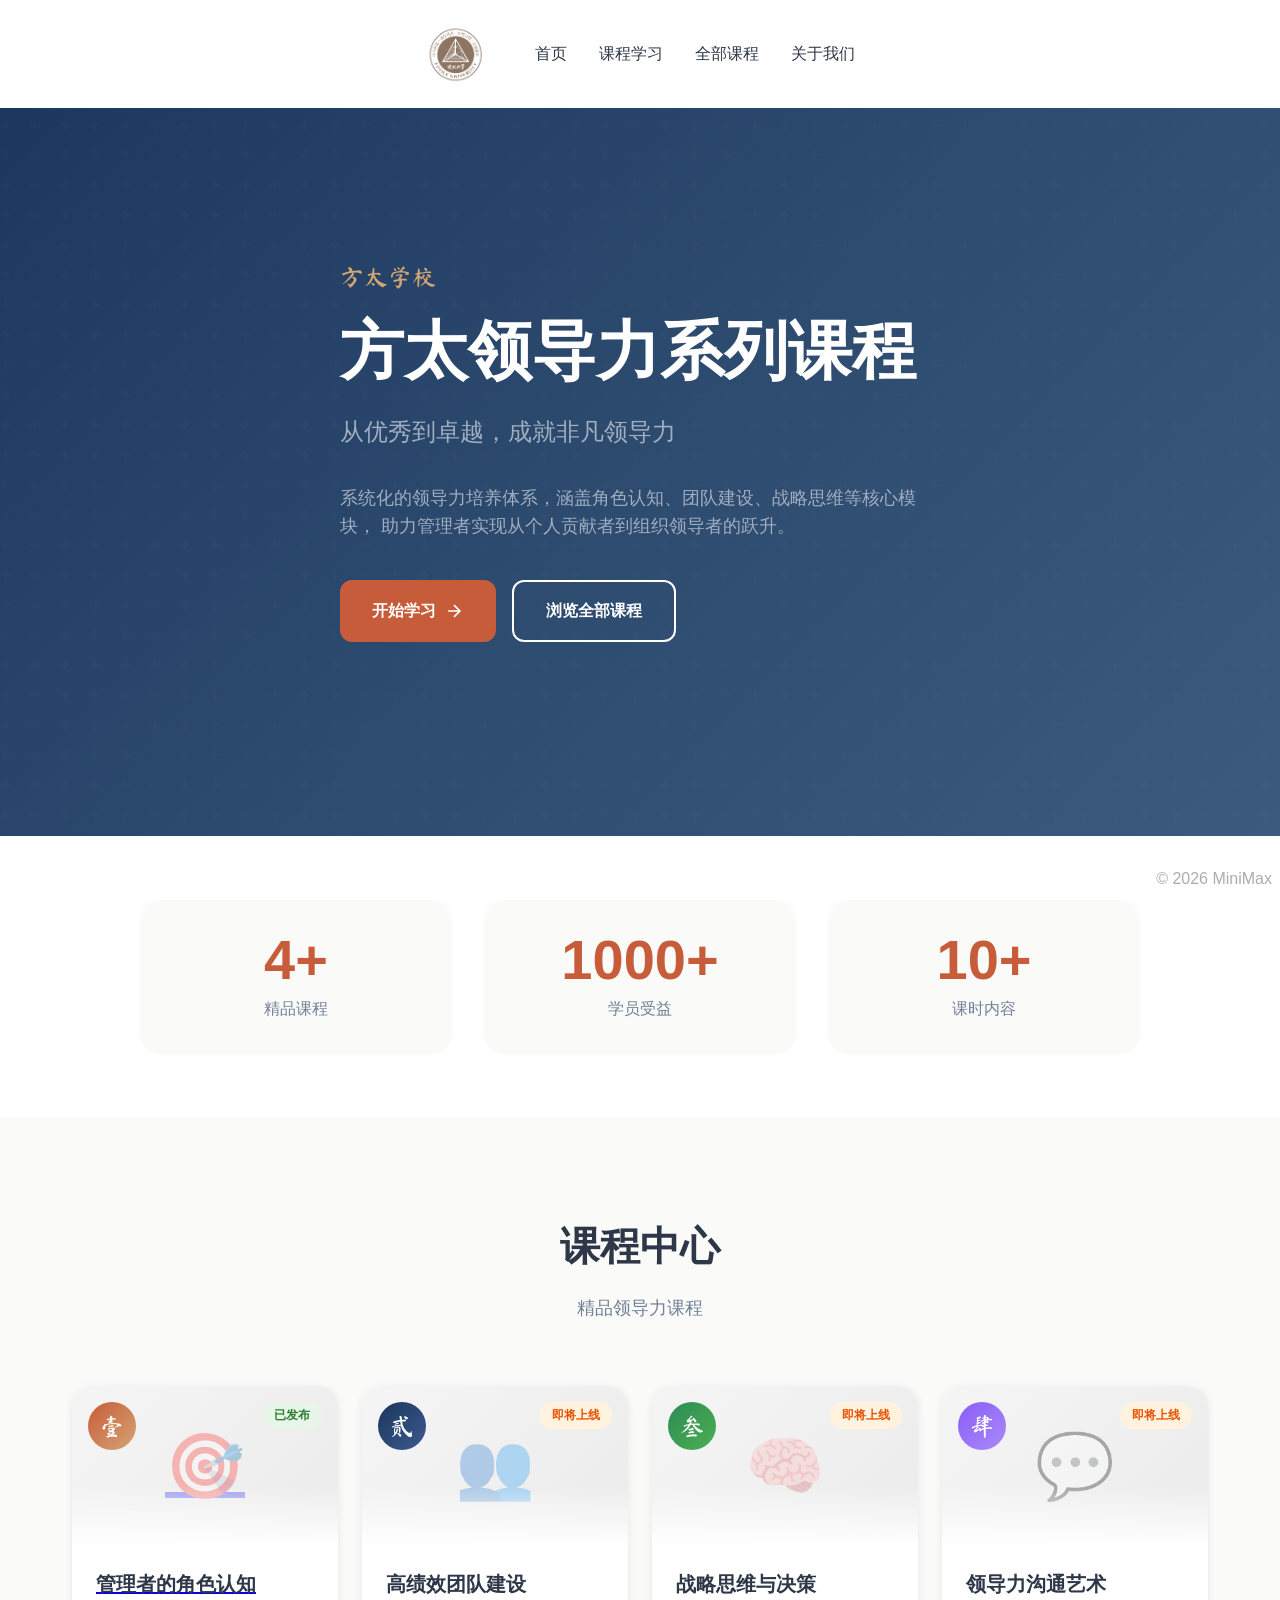
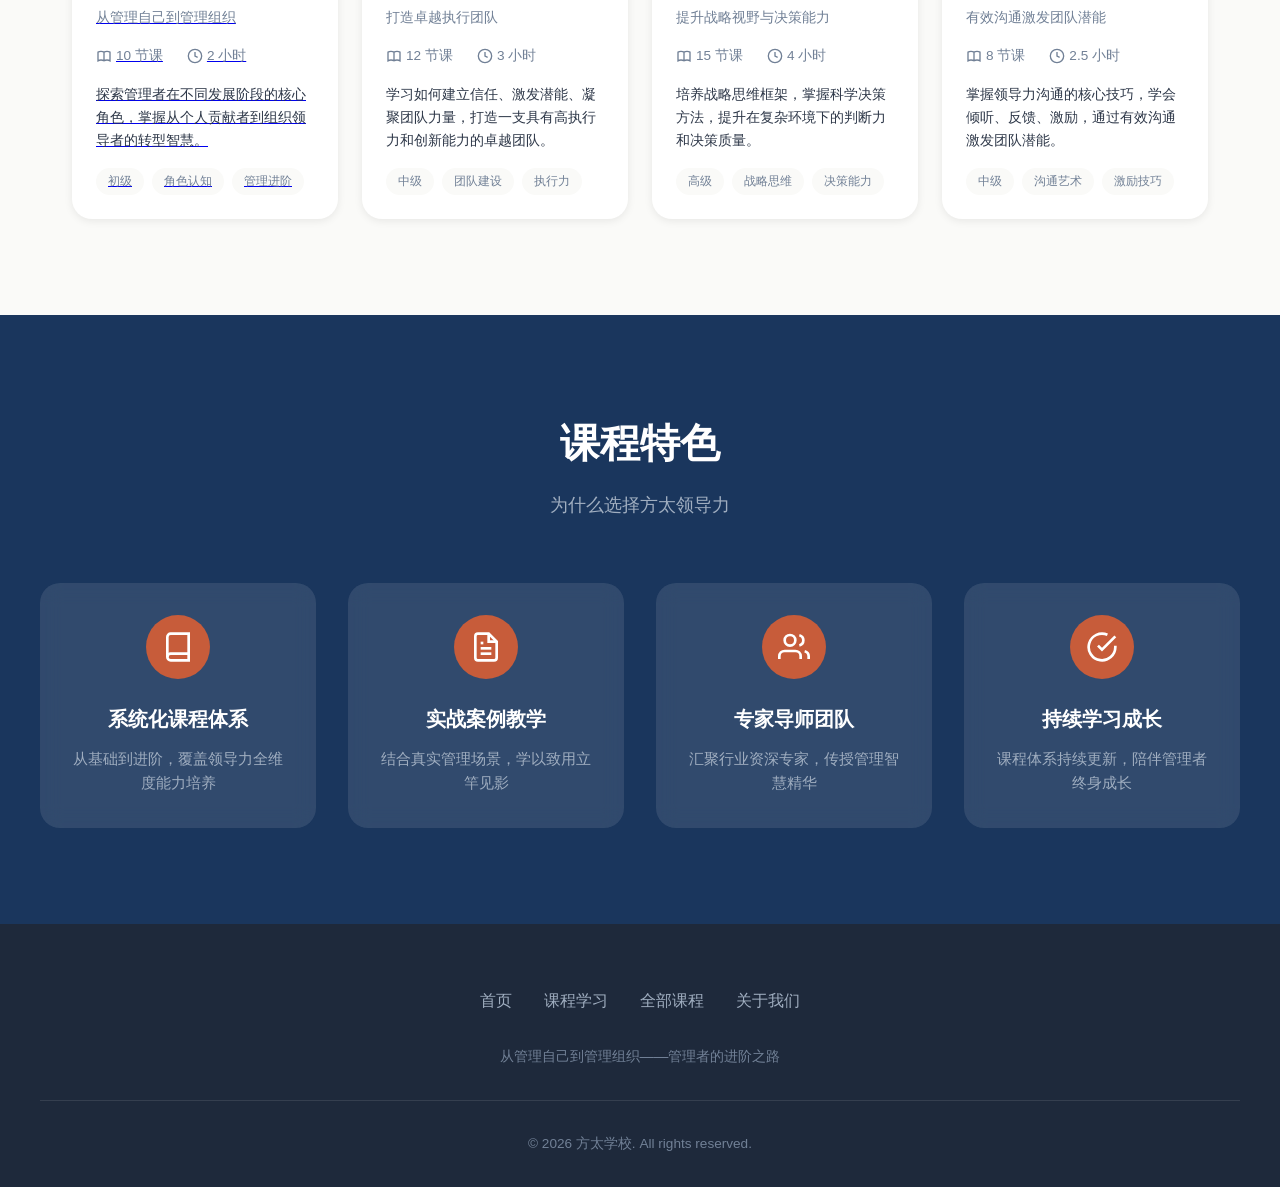
==== commit 9a499a31: "更新顶部和底部logo及文字样式" ====
--- a/index.html
+++ b/index.html
@@ -52,9 +52,9 @@
             left: 0;
             right: 0;
             z-index: 1000;
-            padding: 1rem 2rem;
+            padding: 1.5rem 0;
             transition: var(--transition);
-            background: transparent;
+            background: var(--white);
         }
 
         .navbar.scrolled {
@@ -67,8 +67,10 @@
             max-width: 1200px;
             margin: 0 auto;
             display: flex;
-            justify-content: space-between;
+            justify-content: center;
             align-items: center;
+            gap: 3rem;
+            padding: 0 2rem;
         }
 
         .nav-brand {
@@ -76,7 +78,7 @@
             align-items: center;
             gap: 0.75rem;
             text-decoration: none;
-            color: var(--white);
+            color: var(--primary);
         }
 
         .navbar.scrolled .nav-brand {
@@ -102,7 +104,7 @@
 
         .nav-links a {
             text-decoration: none;
-            color: var(--white);
+            color: var(--text-dark);
             font-weight: 500;
             transition: var(--transition);
             position: relative;
@@ -748,12 +750,7 @@
     <nav class="navbar" id="navbar">
         <div class="nav-container">
             <a href="index.html" class="nav-brand">
-                <svg viewBox="0 0 40 40" fill="none" xmlns="http://www.w3.org/2000/svg">
-                    <circle cx="20" cy="20" r="18" stroke="currentColor" stroke-width="2"/>
-                    <path d="M12 20L20 12L28 20L20 28L12 20Z" fill="currentColor"/>
-                    <circle cx="20" cy="20" r="4" fill="currentColor"/>
-                </svg>
-                <span>方太领导力</span>
+                <img src="asset/logo.jpeg" alt="方太领导力" style="height: 60px;">
             </a>
             <ul class="nav-links" id="navLinks">
                 <li><a href="index.html">首页</a></li>
@@ -1028,14 +1025,7 @@
     <!-- Footer -->
     <footer class="footer">
         <div class="footer-content">
-            <div class="footer-brand">
-                <svg viewBox="0 0 40 40" fill="none" xmlns="http://www.w3.org/2000/svg">
-                    <circle cx="20" cy="20" r="18" stroke="currentColor" stroke-width="2"/>
-                    <path d="M12 20L20 12L28 20L20 28L12 20Z" fill="currentColor"/>
-                    <circle cx="20" cy="20" r="4" fill="currentColor"/>
-                </svg>
-                <span>方太学校</span>
-            </div>
+
             <div class="footer-links">
                 <a href="index.html">首页</a>
                 <a href="course/index.html">课程学习</a>
